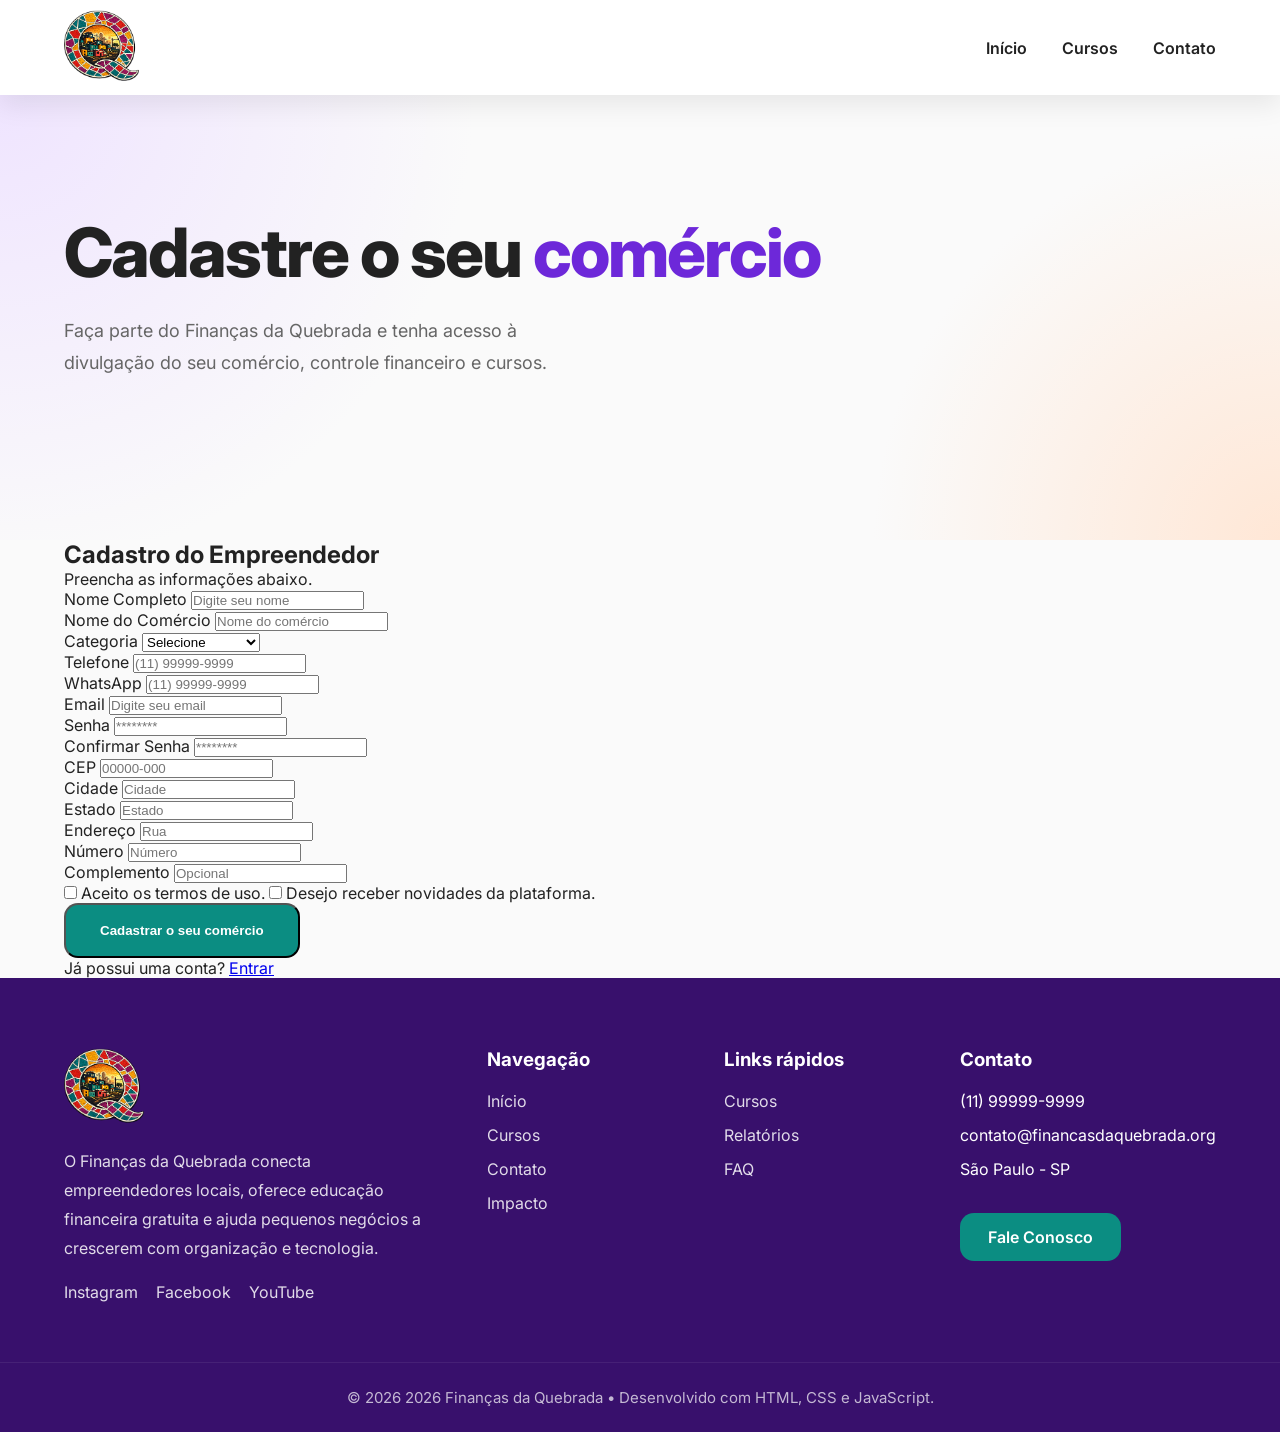
==== cadastro.html @ f9c73503 "Crie a estrutura HTML e cssresposivo" ====
<!DOCTYPE html>
<html lang="pt-BR">

<head>

    <meta charset="UTF-8">
    <meta name="viewport" content="width=device-width, initial-scale=1.0">

    <title>Cadastro | Finanças da Quebrada</title>

    <!-- Google Fonts -->
    <link rel="preconnect" href="https://fonts.googleapis.com">

    <link rel="preconnect" href="https://fonts.gstatic.com" crossorigin>

    <link href="https://fonts.googleapis.com/css2?family=Inter:wght@300;400;500;600;700;800&display=swap" rel="stylesheet">

    <!-- Font Awesome -->
    <link rel="stylesheet" href="https://cdnjs.cloudflare.com/ajax/libs/font-awesome/6.7.2/css/all.min.css">

    <!-- CSS -->
    <link rel="stylesheet" href="css/style.css">
    <link rel="stylesheet" href="css/responsive.css">

</head>

<body>

<!-- ================= HEADER ================= -->

<header>

    <div class="container">

        <a href="index.html" class="logo">
            <img src="img/logo.png" alt="Logo">
        </a>

        <nav>

            <ul>

                <li><a href="index.html">Início</a></li>

                <li><a href="index.html#cursos">Cursos</a></li>

                <li><a href="#">Contato</a></li>

            </ul>

        </nav>

    </div>

</header>

<!-- ================= HERO ================= -->

<section class="hero cadastro-hero">

    <div class="container">

        <h1>Cadastre o seu <span>comércio</span></h1>

        <p>

            Faça parte do Finanças da Quebrada e tenha acesso à divulgação do seu comércio,
            controle financeiro e cursos.

        </p>

    </div>

</section>

<!-- ================= CADASTRO ================= -->

<section class="cadastro">

<div class="container">

<div class="form-card">

<h2>Cadastro do Empreendedor</h2>

<p class="subtitulo">

Preencha as informações abaixo.

</p>

<form action="dashboard.html">

<div class="form-grid">

<!-- Nome -->

<div class="input-group">

<label>Nome Completo</label>

<input
type="text"
placeholder="Digite seu nome"
required>

</div>

<!-- Comércio -->

<div class="input-group">

<label>Nome do Comércio</label>

<input
type="text"
placeholder="Nome do comércio"
required>

</div>

<!-- Categoria -->

<div class="input-group">

<label>Categoria</label>

<select required>

<option value="">Selecione</option>

<option>Mercado</option>

<option>Lanchonete</option>

<option>Loja de roupas</option>

<option>Salão de beleza</option>

<option>Restaurante</option>

<option>Outro</option>

</select>

</div>

<!-- Telefone -->

<div class="input-group">

<label>Telefone</label>

<input
type="tel"
placeholder="(11) 99999-9999"
required>

</div>

<!-- WhatsApp -->

<div class="input-group">

<label>WhatsApp</label>

<input
type="tel"
placeholder="(11) 99999-9999"
required>

</div>

<!-- Email -->

<div class="input-group">

<label>Email</label>

<input
type="email"
placeholder="Digite seu email"
required>

</div>

<!-- Senha -->

<div class="input-group">

<label>Senha</label>

<input
type="password"
placeholder="********"
required>

</div>

<!-- Confirmar -->

<div class="input-group">

<label>Confirmar Senha</label>

<input
type="password"
placeholder="********"
required>

</div>

<!-- CEP -->

<div class="input-group">

<label>CEP</label>

<input
type="text"
placeholder="00000-000">

</div>

<!-- Cidade -->

<div class="input-group">

<label>Cidade</label>

<input
type="text"
placeholder="Cidade">

</div>

<!-- Estado -->

<div class="input-group">

<label>Estado</label>

<input
type="text"
placeholder="Estado">

</div>

<!-- Endereço -->

<div class="input-group">

<label>Endereço</label>

<input
type="text"
placeholder="Rua">

</div>

<!-- Número -->

<div class="input-group">

<label>Número</label>

<input
type="text"
placeholder="Número">

</div>

<!-- Complemento -->

<div class="input-group">

<label>Complemento</label>

<input
type="text"
placeholder="Opcional">

</div>

</div>

<!-- Termos -->

<div class="checkbox-group">

<label>

<input type="checkbox" required>

Aceito os termos de uso.

</label>

<label>

<input type="checkbox">

Desejo receber novidades da plataforma.

</label>

</div>

<button
type="submit"
class="btn-primary">

Cadastrar o seu comércio

</button>

</form>

<div class="login-link">

<p>

Já possui uma conta?

<a href="#">Entrar</a>

</p>

</div>

</div>

</div>

</section>

<!-- ================= FOOTER ================= -->

<footer>

<div class="container footer-grid">

<div>

<img src="img/logo.png" class="footer-logo">

<p>

O Finanças da Quebrada conecta empreendedores locais, oferece educação financeira gratuita e ajuda
                    pequenos negócios a crescerem com organização e tecnologia.

</p>

<div class="social">

  <a href="*">Instagram</a>
  <a href="*">Facebook</a>
  <a href="*">YouTube</a> 

</div>

</div>

<div>

<h3>Navegação</h3>

<ul>

<li><a href="index.html">Início</a></li>

<li><a href="#">Cursos</a></li>

<li><a href="#">Contato</a></li>

<li><a href="#">Impacto</a></li>

</ul>

</div>

 <div>

    <h3>Links rápidos</h3>

    <ul>
        <li><a href="*">Cursos</a></li>
        <li><a href="*">Relatórios</a></li>
        <li><a href="*">FAQ</a></li>

    </ul>
 </div>

<div>

<h3>Contato</h3>

<ul>

<li>(11) 99999-9999</li>

<li>contato@financasdaquebrada.org</li>

<li>São Paulo - SP</li>

</ul>

<a href="" class="btn-footer">
     Fale Conosco
</a>

</div>

</div>

<div class="copyright">

© 2026 2026 Finanças da Quebrada • Desenvolvido com HTML, CSS e JavaScript.

</div>

</footer>

</body>

</html>
---- css/style.css ----
/* RESET */

* {
    margin: 0;
    padding: 0;
    box-sizing: border-box;
}

body {

    font-family: 'Inter', sans-serif;

    background: #fafafa;

    color: #222;

    overflow-x: hidden;

}

/* CONTAINER */

.container {

    width: min(1200px, 90%);

    margin: auto;

}

/* HEADER */

header {

    position: sticky;

    top: 0;

    background: #fff;

    box-shadow: 0 10px 25px rgba(0, 0, 0, .08);

    z-index: 999;

}

header .container {

    display: flex;

    justify-content: space-between;

    align-items: center;

    height: 95px;

}

.logo img {

    width: 75px;

}

nav ul {

    display: flex;

    gap: 35px;

    list-style: none;

}

nav a {

    text-decoration: none;

    font-weight: 600;

    color: #222;

    transition: .3s;

}

nav a:hover {

    color: #6D28D9;

}

.btn-header {

    background: #0B8D82;

    padding: 14px 28px;

    border-radius: 14px;

    color: #fff;

    text-decoration: none;

    font-weight: 600;

    transition: .3s;

}
.header-buttons{
    display:flex;
    align-items:center;
    gap:15px;
}

.btn-cadastro{

    background:#6D28D9;
    color:#fff;

    text-decoration:none;

    padding:14px 28px;

    border-radius:14px;

    font-weight:600;

    transition:.3s;

    display:flex;
    align-items:center;
    gap:8px;

}

.btn-cadastro:hover{

    transform:translateY(-3px);

    box-shadow:0 10px 25px rgba(109,40,217,.25);

    background:#5a21b5;

}

.btn-header:hover {

    transform: translateY(-3px);

    box-shadow: 0 10px 25px rgba(0, 0, 0, .18);

}

/* HERO */

.hero {

    position: relative;

    padding: 120px 0;

    overflow: hidden;

    background:
        radial-gradient(circle at top left, #EFE4FF 0%, transparent 35%),
        radial-gradient(circle at bottom right, #FFE7D6 0%, transparent 30%),
        #FAFAFA;

}

.hero-content {

    display: grid;

    grid-template-columns: 1.1fr .9fr;

    align-items: center;

    gap: 70px;

}

.hero-text {

    display: flex;

    flex-direction: column;

    justify-content: center;

}

.hero h1 {

    font-size: 68px;

    line-height: 1.1;

    font-weight: 800;

    margin-bottom: 25px;

    letter-spacing: -2px;


}

.hero span {

    color: #6D28D9;

}

.hero strong {

    color: #F97316;

    font-weight: 800;

}

.hero p {

    font-size: 18px;

    color: #666;

    line-height: 1.8;

    margin-bottom: 40px;

    max-width: 500px;

}

.hero-buttons {

    display: flex;

    gap: 18px;

}

.btn-primary {

    background: #0B8D82;

    padding: 18px 34px;

    border-radius: 14px;

    color: #fff;

    text-decoration: none;

    font-weight: 600;

    transition: .3s;

}

.btn-primary:hover {

    transform: translateY(-3px);

}

.btn-secondary {

    border: 2px solid #0B8D82;

    padding: 18px 34px;

    border-radius: 14px;

    text-decoration: none;

    font-weight: 600;

    color: #0B8D82;

    transition: .3s;

}

.btn-secondary:hover {

    background: #0B8D82;

    color: #fff;

}

.hero-image img {

    width: 100%;

    max-width: 520px;

    border-radius: 30px;

    display: block;

    box-shadow:

        0 25px 60px rgba(0, 0, 0, .18);

    transition: .4s;

}

/* ===========================
   SOBRE
=========================== */

.sobre {

    padding: 20px 0 90px;

}

.card {

    display: grid;

    grid-template-columns: 1fr 1fr;

    align-items: center;

    gap: 60px;

    background: #fff;

    padding: 50px;

    border-radius: 28px;

    margin-bottom: 40px;

    box-shadow: 0 20px 50px rgba(0, 0, 0, .07);

}

.card.reverse {

    grid-template-columns: 1fr 1fr;

}

.card-img img {

    width: 100%;

    display: block;

    border-radius: 22px;

    transition: .4s;

}

.card-img img:hover {

    transform: scale(1.03);

}

.card-text span {

    display: inline-block;

    margin-bottom: 15px;

    font-size: 14px;

    font-weight: 700;

    letter-spacing: 2px;

    color: #6D28D9;

}

.card-text h2 {

    font-size: 44px;

    line-height: 1.2;

    margin-bottom: 20px;

}

.card-text p {

    font-size: 18px;

    line-height: 1.8;

    color: #666;

    margin-bottom: 35px;

    max-width: 470px;

}

.card .btn-primary {

    display: inline-flex;

    align-items: center;

    justify-content: center;

    width: max-content;

}

/* ===========================
ESTATÍSTICAS
=========================== */

.estatisticas {

    padding: 30px 0;

}

.stats {

    display: grid;

    grid-template-columns: repeat(4, 1fr);

    gap: 20px;

    background: #fff;

    padding: 35px;

    border-radius: 25px;

    box-shadow: 0 15px 40px rgba(0, 0, 0, .06);

}

.stat {

    text-align: center;

}

.icon {

    width: 60px;

    height: 60px;

    margin: auto;

    border-radius: 50%;

    background: #F3EDFF;

    display: flex;

    align-items: center;

    justify-content: center;

    font-size: 28px;

    margin-bottom: 15px;

}

.stat h3 {

    font-size: 34px;

    color: #222;

    margin-bottom: 8px;

}

.stat p {

    color: #666;

}

/* ===========================
FINANÇAS
=========================== */

.financas {

    padding: 80px 0;

    text-align: center;

}

.financas h2 {

    font-size: 42px;

    color: #5D28C1;

    margin-bottom: 15px;

}

.financas>.container>p {

    color: #666;

    margin-bottom: 50px;

}

.finance-cards {

    display: grid;

    grid-template-columns: repeat(3, 1fr);

    gap: 25px;

    margin-bottom: 35px;

}

.finance-card {

    background: #5D28C1;

    color: #fff;

    padding: 40px;

    border-radius: 22px;

    box-shadow: 0 20px 40px rgba(93, 40, 193, .30);

    transition: .3s;

}

.finance-card:hover {

    transform: translateY(-8px);

}

.finance-card h4 {

    font-size: 18px;

    margin-bottom: 20px;

}

.finance-card span {

    display: block;

    font-size: 36px;

    font-weight: 700;

    margin-bottom: 25px;

}

.finance-card a {

    color: #fff;

    text-decoration: none;

    font-weight: 600;

}

.finance-info {

    background: #F5F0FF;

    padding: 30px;

    border-radius: 20px;

    margin-bottom: 35px;

    text-align: left;

}

.finance-info ul {

    list-style: none;

}

.finance-info li {

    margin-bottom: 15px;

    color: #555;

    font-size: 17px;

}

.finance-btn {

    display: inline-block;

}

/*==========================
CTA
===========================*/

.cta {

    padding: 70px 0;

    background: linear-gradient(90deg, #5527B7, #F56B3D);

    margin-top: 80px;

}

.cta-content {

    display: flex;

    justify-content: space-between;

    align-items: center;

    gap: 40px;

}

.cta-text {

    display: flex;

    align-items: center;

    gap: 30px;

    color: #fff;

}

.cta-icon {

    width: 90px;

    height: 90px;

    border-radius: 50%;

    background: #fff;

    color: #5527B7;

    display: flex;

    justify-content: center;

    align-items: center;

    font-size: 40px;

}

.cta h2 {

    font-size: 40px;

    line-height: 1.3;

}

.cta span {

    color: #FFD44A;

}

.cta strong {

    color: #FFE66D;

}

.cta p {

    margin-top: 15px;

    font-size: 18px;

    opacity: .9;

}

.btn-cta {

    background: transparent;

    border: 2px solid #fff;

    padding: 18px 35px;

    border-radius: 15px;

    text-decoration: none;

    font-weight: 700;

    color: #fff;

    transition: .3s;

}

.btn-cta:hover {

    background: #fff;

    color: #5527B7;

}

/*==========================
FOOTER
===========================*/

footer {

    background: #38106C;

    color: #fff;

    padding-top: 70px;

}

.footer-grid {

    display: grid;

    grid-template-columns: 2fr 1fr 1fr 1fr;

    gap: 50px;

}

.footer-logo {

    width: 80px;

    margin-bottom: 20px;

}

footer h3 {

    margin-bottom: 20px;

}

footer p {

    line-height: 1.8;

    opacity: .85;

}

footer ul {

    list-style: none;

}

footer li {

    margin-bottom: 14px;

}

footer a {

    text-decoration: none;

    color: #fff;

    opacity: .85;

    transition: .3s;

}

footer a:hover {

    opacity: 1;

    color: #FFD44A;

}

.social {

    display: flex;

    gap: 18px;

    margin-top: 20px;

}

.copyright {

    margin-top: 60px;

    padding: 25px;

    text-align: center;

    border-top: 1px solid rgba(255, 255, 255, .1);

    font-size: 15px;

    opacity: .7;

}

html {

    scroll-behavior: smooth;

}

section {

    animation: fade .8s ease;

}

@keyframes fade {

    from {

        opacity: 0;
        transform: translateY(30px);

    }

    to {

        opacity: 1;
        transform: none;

    }

}

img {

    transition: .4s;

}

img:hover {

    transform: scale(1.03);

}

.card:hover {

    transform: translateY(-8px);

    transition: .4s;

}

button,
.btn-primary,
.btn-secondary,
.btn-header,
.btn-cta {

    transition: .3s;

}

::selection {

    background: #6D28D9;
    color: #fff;

}

/*======================================================
                RESPONSIVIDADE
======================================================*/

/* ---------- NOTEBOOK ---------- */

@media screen and (max-width: 1200px) {

    .container {
        width: 95%;
    }

    .hero h1 {
        font-size: 52px;
    }

    .card h2 {
        font-size: 38px;
    }

}

/* ---------- TABLET ---------- */

@media screen and (max-width:992px) {

    /* Header */

    header .container {

        flex-direction: column;
        height: auto;
        padding: 20px 0;

    }

    .logo {

        margin-bottom: 20px;

    }

    nav ul {

        gap: 20px;
        flex-wrap: wrap;
        justify-content: center;

    }

    .btn-header {

        margin-top: 20px;

    }

    /* Hero */

    .hero {

        padding: 70px 0;

    }

    .hero-content {

        grid-template-columns: 1fr;
        text-align: center;

    }

    .hero-text {

        order: 2;

    }

    .hero-image {

        order: 1;
        display: flex;
        justify-content: center;
        align-items: center;

    }

    .hero h1 {

        font-size: 48px;

    }

    .hero p {

        margin: 20px auto 35px;

    }

    .hero-buttons {

        justify-content: center;

    }

    /* Cards */

    .card {

        grid-template-columns: 1fr;
        padding: 35px;

    }

    .card.reverse {

        display: flex;
        flex-direction: column-reverse;

    }

    .card-text {

        text-align: center;

    }

    .card-text p {

        margin: auto auto 30px;

    }

    .card .btn-primary {

        margin: auto;

    }

    /* Estatísticas */

    .stats {

        grid-template-columns: repeat(2, 1fr);

    }

    /* Finanças */

    .finance-cards {

        grid-template-columns: 1fr;

    }


    /* CTA */

    .cta-content {

        flex-direction: column;
        text-align: center;

    }

    .cta-text {

        flex-direction: column;

    }

    /* Footer */

    .footer-grid {

        grid-template-columns: repeat(2, 1fr);

        gap: 40px;

    }

}

/* ---------- CELULAR ---------- */

@media screen and (max-width:768px) {

    .hero {

        padding: 50px 0;

    }

    .hero h1 {

        font-size: 38px;
        line-height: 1.2;

    }

    .hero p {

        font-size: 16px;

    }

    .hero-buttons {

        flex-direction: column;

    }

    .btn-primary,
    .btn-secondary,
    .btn-header,
    .btn-cta {

        width: 100%;
        text-align: center;

    }

    .card {

        padding: 25px;

    }

    .card h2 {

        font-size: 30px;

    }

    .card p {

        font-size: 16px;

    }

    .stats {

        grid-template-columns: 1fr;

    }

    .stat {

        padding: 15px;

    }

    .financas h2 {

        font-size: 30px;

    }

    .finance-card {

        padding: 30px;

    }

    .finance-card span {

        font-size: 30px;

    }

    .cta {

        padding: 50px 0;

    }

    .cta h2 {

        font-size: 30px;

    }

    .footer-grid {

        grid-template-columns: 1fr;
        text-align: center;

    }

    .footer-logo {

        margin: auto auto 20px;

    }

    .social {

        justify-content: center;

    }

}

/* ---------- CELULARES PEQUENOS ---------- */

@media screen and (max-width:480px) {

    .hero h1 {

        font-size: 32px;

    }

    .card h2 {

        font-size: 26px;

    }

    .financas h2 {

        font-size: 26px;

    }

    .cta h2 {

        font-size: 24px;

    }

    nav ul {

        flex-direction: column;
        gap: 15px;

    }

    header {

        position: relative;

    }

}

/*==========================
GALERIA
===========================*/

.galeria {

    padding: 100px 0;

    background: #fafafa;

}

.titulo {

    text-align: center;

    margin-bottom: 60px;

}

.titulo span {

    color: #6D28D9;

    font-weight: 700;

    letter-spacing: 2px;

}

.titulo h2 {

    font-size: 48px;

    margin: 20px 0;

}

.titulo p {

    max-width: 700px;

    margin: auto;

    color: #666;

    line-height: 1.8;

}

.galeria-grid {

    display: grid;

    grid-template-columns: repeat(3, 1fr);

    gap: 30px;

}

.galeria-card {

    background: #fff;

    border-radius: 25px;

    overflow: hidden;

    box-shadow: 0 20px 40px rgba(0, 0, 0, .08);

    transition: .4s;

}

.galeria-card:hover {

    transform: translateY(-10px);

}

.galeria-card img {

    width: 100%;

    height: 260px;

    object-fit: cover;

    display: block;

}

.galeria-info {

    padding: 25px;

}

.galeria-info h3 {

    margin-bottom: 10px;

    font-size: 24px;

}

.galeria-info p {

    color: #666;

    line-height: 1.6;

}

/*==========================
DEPOIMENTOS
==========================*/

.depoimentos {

    padding: 100px 0;

    background: #F7F5FC;

}

.depoimentos-grid {

    display: grid;

    grid-template-columns: repeat(3, 1fr);

    gap: 30px;

    margin-top: 50px;

}

.depoimento {

    background: #fff;

    padding: 35px;

    border-radius: 25px;

    text-align: center;

    box-shadow: 0 15px 35px rgba(0, 0, 0, .06);

    transition: .4s;

}

.depoimento:hover {

    transform: translateY(-8px);

}

.depoimento img {

    width: 90px;

    height: 90px;

    border-radius: 50%;

    object-fit: cover;

    margin-bottom: 20px;

}

.depoimento p {

    line-height: 1.8;

    color: #666;

    margin-bottom: 20px;

}

.depoimento h3 {

    color: #5E2EBF;

}

.btn-footer {

    display: inline-flex;
    justify-content: center;
    align-items: center;

    margin-top: 20px;

    padding: 14px 28px;

    background: #0B8D82;
    color: #fff;

    text-decoration: none;

    border-radius: 14px;

    font-weight: 600;

    transition: .3s;

    opacity: 1;

}

.btn-footer:hover {

    background: #0A7A70;

    color: #fff;

    transform: translateY(-3px);

}

.btn-footer:hover {

    background: #0A7A70;

    transform: translateY(-3px);

}
---- css/responsive.css ----
/* ==========================
TABLET
========================== */

@media (max-width:992px){

header .container{

flex-direction:column;
height:auto;
padding:20px 0;

}

nav ul{

flex-wrap:wrap;
justify-content:center;
margin:20px 0;

}
.header-buttons{

display:flex;
gap:15px;

}

.hero-content{

grid-template-columns:1fr;
text-align:center;

}

.hero p{

margin:auto auto 35px;

}

.hero-buttons{

justify-content:center;

}

.card{

grid-template-columns:1fr;
padding:35px;

}

.card.reverse{

display:flex;
flex-direction:column-reverse;

}

.stats{

grid-template-columns:repeat(2,1fr);

}

.finance-cards{

grid-template-columns:1fr;

}

.footer-grid{

grid-template-columns:repeat(2,1fr);

}

.cta-content{

flex-direction:column;
text-align:center;

}

.cta-text{

flex-direction:column;

}

}

/* ==========================
CELULAR
========================== */

@media(max-width:768px){

.hero{

padding:60px 0;

}

.hero h1{

font-size:42px;

}

.card h2{

font-size:34px;

}

.financas h2{

font-size:32px;

}

.stats{

grid-template-columns:1fr;

}

.footer-grid{

grid-template-columns:1fr;
text-align:center;

}

.social{

justify-content:center;

}

.btn-primary,
.btn-secondary,
.btn-header,
.btn-cadastro,
.btn-cta{

width:100%;

text-align:center;

}

.hero-buttons{

flex-direction:column;

}

nav ul{

display:flex;
flex-direction:column;
align-items:center;
gap:15px;
margin:20px 0;

}

.header-buttons{

width:100%;
display:flex;
flex-direction:column;
gap:15px;

}

.btn-header,
.btn-cadastro{

display:flex;
justify-content:center;
align-items:center;

}

}
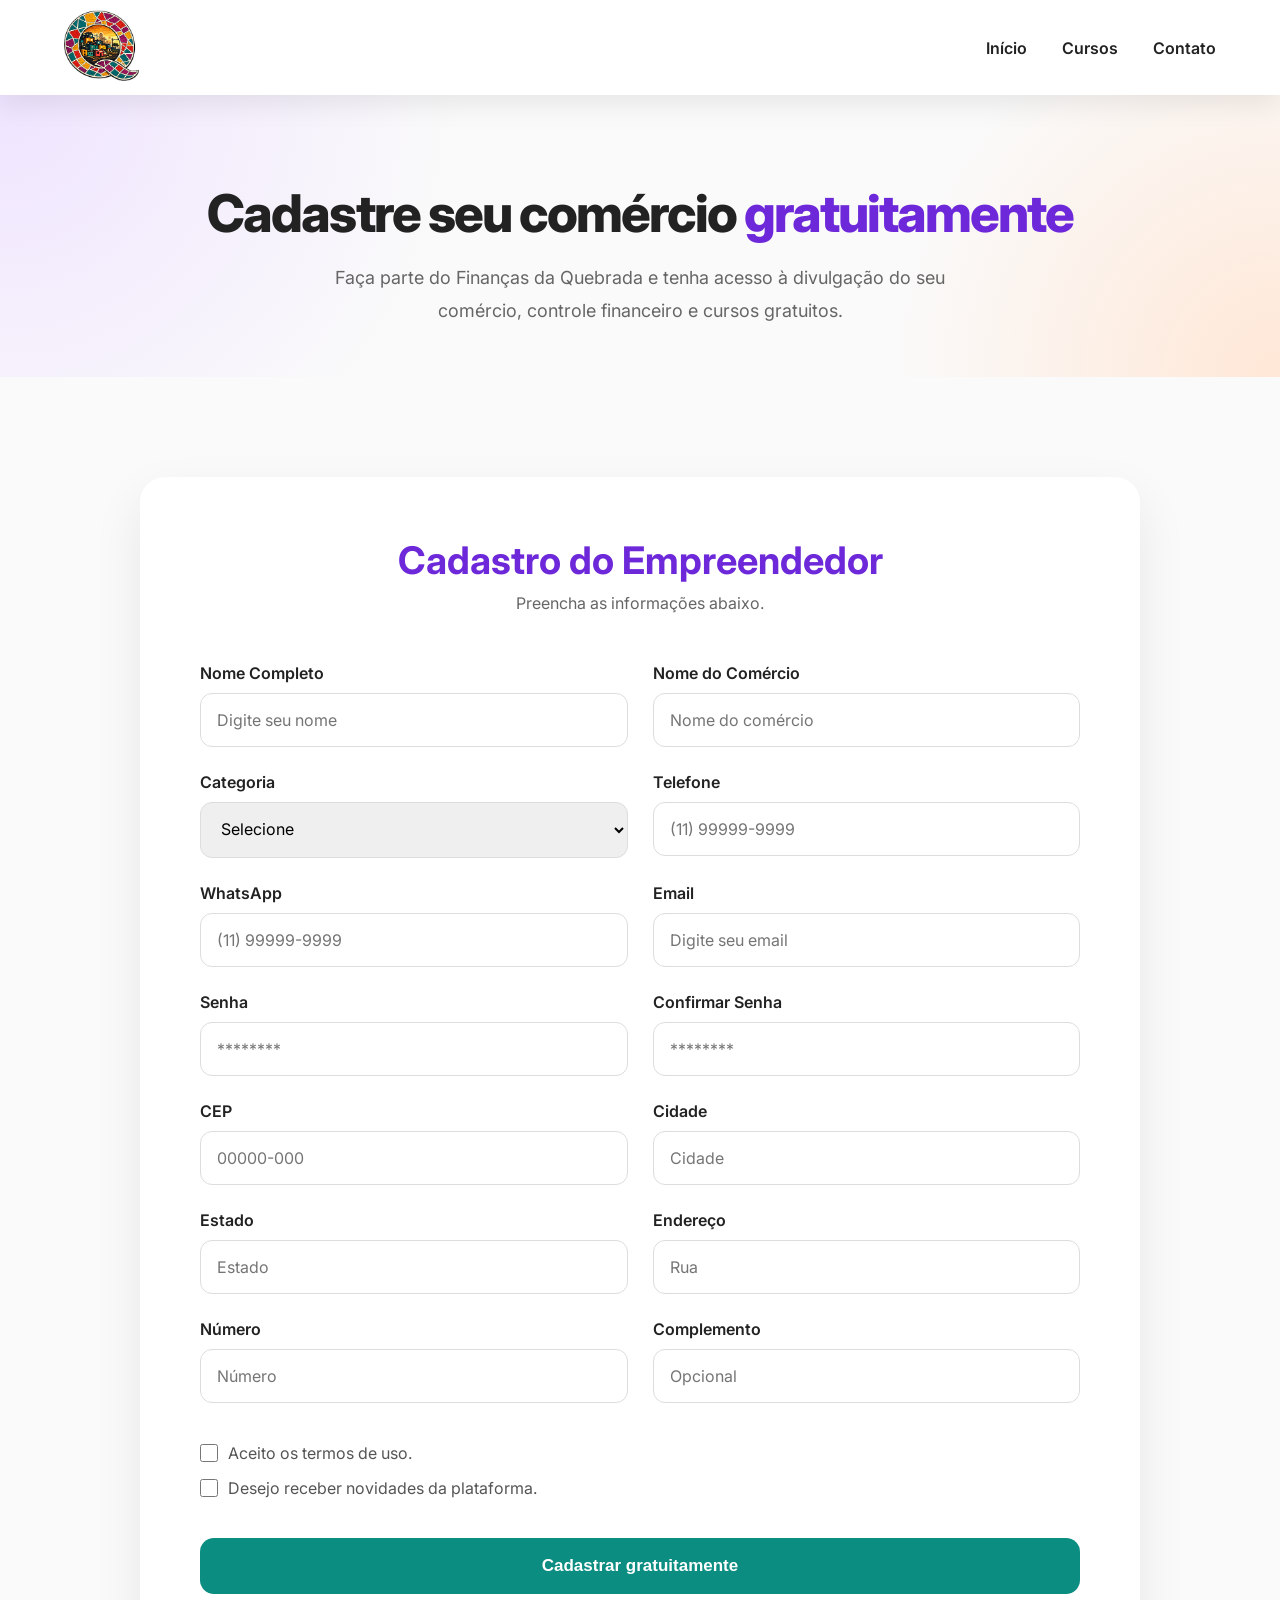
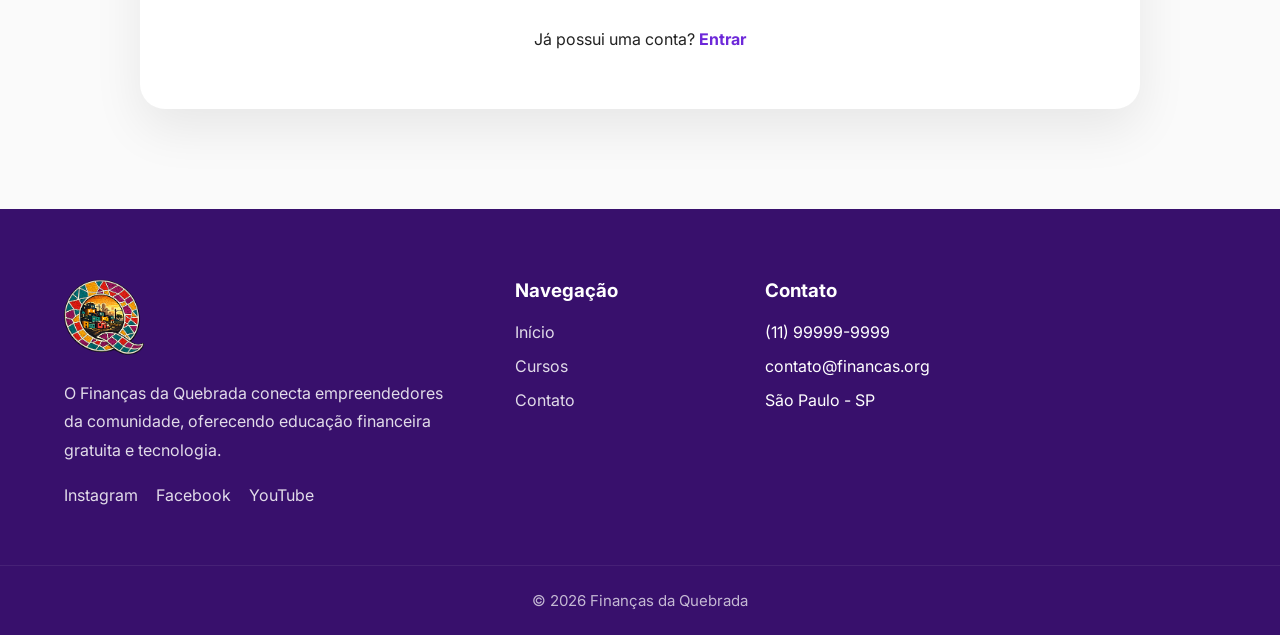
==== commit 509e02cf: "Atualiza cadastro e dashboard" ====
--- a/cadastro.html
+++ b/cadastro.html
@@ -60,12 +60,12 @@
 
     <div class="container">
 
-        <h1>Cadastre o seu <span>comércio</span></h1>
+        <h1>Cadastre seu comércio <span>gratuitamente</span></h1>
 
         <p>
 
             Faça parte do Finanças da Quebrada e tenha acesso à divulgação do seu comércio,
-            controle financeiro e cursos.
+            controle financeiro e cursos gratuitos.
 
         </p>
 
@@ -310,7 +310,7 @@
 type="submit"
 class="btn-primary">
 
-Cadastrar o seu comércio
+Cadastrar gratuitamente
 
 </button>
 
@@ -346,8 +346,8 @@
 
 <p>
 
-O Finanças da Quebrada conecta empreendedores locais, oferece educação financeira gratuita e ajuda
-                    pequenos negócios a crescerem com organização e tecnologia.
+O Finanças da Quebrada conecta empreendedores da comunidade,
+oferecendo educação financeira gratuita e tecnologia.
 
 </p>
 
@@ -373,24 +373,10 @@
 
 <li><a href="#">Contato</a></li>
 
-<li><a href="#">Impacto</a></li>
-
 </ul>
 
 </div>
 
- <div>
-
-    <h3>Links rápidos</h3>
-
-    <ul>
-        <li><a href="*">Cursos</a></li>
-        <li><a href="*">Relatórios</a></li>
-        <li><a href="*">FAQ</a></li>
-
-    </ul>
- </div>
-
 <div>
 
 <h3>Contato</h3>
@@ -399,23 +385,19 @@
 
 <li>(11) 99999-9999</li>
 
-<li>contato@financasdaquebrada.org</li>
+<li>contato@financas.org</li>
 
 <li>São Paulo - SP</li>
 
 </ul>
 
-<a href="" class="btn-footer">
-     Fale Conosco
-</a>
-
 </div>
 
 </div>
 
 <div class="copyright">
 
-© 2026 2026 Finanças da Quebrada • Desenvolvido com HTML, CSS e JavaScript.
+© 2026 Finanças da Quebrada
 
 </div>
 
--- a/css/style.css
+++ b/css/style.css
@@ -911,6 +911,296 @@
 
 }
 
+/*==========================
+PLANOS
+===========================*/
+
+.planos {
+
+    padding: 80px 0;
+
+    background: #fff;
+
+}
+
+.planos-grid {
+
+    display: grid;
+
+    grid-template-columns: repeat(2, 1fr);
+
+    gap: 24px;
+
+    max-width: 620px;
+
+    margin: 0 auto;
+
+    align-items: stretch;
+
+}
+
+.plano-card {
+
+    background: #fff;
+
+    border-radius: 22px;
+
+    padding: 32px 26px;
+
+    box-shadow: 0 20px 50px rgba(0, 0, 0, .07);
+
+    text-align: left;
+
+    display: flex;
+
+    flex-direction: column;
+
+    position: relative;
+
+    transition: .4s;
+
+}
+
+.plano-card:hover {
+
+    transform: translateY(-8px);
+
+}
+
+.plano-card.destaque {
+
+    background: linear-gradient(135deg, #6D28D9, #5527B7);
+
+    color: #fff;
+
+    box-shadow: 0 25px 60px rgba(93, 40, 193, .35);
+
+    transform: translateY(-10px);
+
+}
+
+.plano-card.destaque:hover {
+
+    transform: translateY(-16px);
+
+}
+
+.plano-selo {
+
+    position: absolute;
+
+    top: -14px;
+
+    right: 24px;
+
+    background: #F97316;
+
+    color: #fff;
+
+    font-size: 12px;
+
+    font-weight: 700;
+
+    letter-spacing: 1px;
+
+    padding: 6px 14px;
+
+    border-radius: 999px;
+
+    box-shadow: 0 8px 20px rgba(249, 115, 22, .35);
+
+}
+
+.plano-nome {
+
+    display: inline-block;
+
+    font-size: 13px;
+
+    font-weight: 700;
+
+    letter-spacing: 2px;
+
+    text-transform: uppercase;
+
+    color: #0B8D82;
+
+    margin-bottom: 8px;
+
+}
+
+.plano-card.destaque .plano-nome {
+
+    color: #FFD44A;
+
+}
+
+.plano-titulo {
+
+    font-size: 22px;
+
+    font-weight: 800;
+
+    margin-bottom: 6px;
+
+}
+
+.plano-preco {
+
+    display: flex;
+
+    align-items: baseline;
+
+    gap: 6px;
+
+    margin: 14px 0;
+
+}
+
+.plano-preco .valor {
+
+    font-size: 30px;
+
+    font-weight: 800;
+
+}
+
+.plano-preco .periodo {
+
+    font-size: 13px;
+
+    color: #666;
+
+}
+
+.plano-card.destaque .plano-preco .periodo {
+
+    color: rgba(255, 255, 255, .75);
+
+}
+
+.plano-desc {
+
+    color: #666;
+
+    line-height: 1.6;
+
+    font-size: 14px;
+
+    margin-bottom: 18px;
+
+}
+
+.plano-card.destaque .plano-desc {
+
+    color: rgba(255, 255, 255, .85);
+
+}
+
+.plano-lista {
+
+    list-style: none;
+
+    margin-bottom: 22px;
+
+    flex-grow: 1;
+
+}
+
+.plano-lista li {
+
+    display: flex;
+
+    align-items: flex-start;
+
+    gap: 8px;
+
+    margin-bottom: 12px;
+
+    font-size: 13.5px;
+
+    color: #444;
+
+    line-height: 1.4;
+
+}
+
+.plano-lista li i {
+
+    color: #0B8D82;
+
+    margin-top: 3px;
+
+    font-size: 12px;
+
+}
+
+.plano-card.destaque .plano-lista li {
+
+    color: rgba(255, 255, 255, .92);
+
+}
+
+.plano-card.destaque .plano-lista li i {
+
+    color: #FFD44A;
+
+}
+
+.btn-plano {
+
+    display: block;
+
+    text-align: center;
+
+    text-decoration: none;
+
+    padding: 13px;
+
+    border-radius: 12px;
+
+    font-weight: 700;
+
+    font-size: 14px;
+
+    transition: .3s;
+
+}
+
+.btn-plano.free {
+
+    background: #0B8D82;
+
+    color: #fff;
+
+}
+
+.btn-plano.free:hover {
+
+    transform: translateY(-3px);
+
+    box-shadow: 0 10px 25px rgba(0, 0, 0, .18);
+
+}
+
+.btn-plano.plus {
+
+    background: #fff;
+
+    color: #6D28D9;
+
+}
+
+.btn-plano.plus:hover {
+
+    background: #FFD44A;
+
+    color: #38106C;
+
+    transform: translateY(-3px);
+
+}
+
 /*======================================================
                 RESPONSIVIDADE
 ======================================================*/
@@ -1091,6 +1381,14 @@
 
     }
 
+    /* Planos */
+
+    .planos-grid {
+
+        max-width: 100%;
+
+    }
+
 }
 
 /* ---------- CELULAR ---------- */
@@ -1211,6 +1509,26 @@
 
     }
 
+    /* Planos */
+
+    .planos {
+
+        padding: 60px 0;
+
+    }
+
+    .planos-grid {
+
+        grid-template-columns: 1fr;
+
+    }
+
+    .plano-card.destaque {
+
+        transform: none;
+
+    }
+
 }
 
 /* ---------- CELULARES PEQUENOS ---------- */
@@ -1487,4 +1805,502 @@
 
     transform: translateY(-3px);
 
+}
+
+/* =====================================
+            CADASTRO
+===================================== */
+
+.cadastro{
+
+    padding:100px 0;
+
+    background:#fafafa;
+
+}
+
+.cadastro-hero{
+
+    padding:90px 0 50px;
+
+    text-align:center;
+
+}
+
+.cadastro-hero h1{
+
+    font-size:52px;
+
+    margin-bottom:20px;
+
+}
+
+.cadastro-hero p{
+
+    max-width:650px;
+
+    margin:auto;
+
+    color:#666;
+
+    line-height:1.8;
+
+}
+
+.form-card{
+
+    background:#fff;
+
+    max-width:1000px;
+
+    margin:auto;
+
+    padding:60px;
+
+    border-radius:25px;
+
+    box-shadow:0 20px 50px rgba(0,0,0,.08);
+
+}
+
+.form-card h2{
+
+    text-align:center;
+
+    color:#6D28D9;
+
+    font-size:38px;
+
+    margin-bottom:10px;
+
+}
+
+.subtitulo{
+
+    text-align:center;
+
+    color:#666;
+
+    margin-bottom:50px;
+
+}
+
+.form-grid{
+
+    display:grid;
+
+    grid-template-columns:1fr 1fr;
+
+    gap:25px;
+
+}
+
+.input-group{
+
+    display:flex;
+
+    flex-direction:column;
+
+}
+
+.input-group label{
+
+    margin-bottom:10px;
+
+    font-weight:600;
+
+}
+
+.input-group input,
+
+.input-group select{
+
+    padding:16px;
+
+    border:1px solid #ddd;
+
+    border-radius:12px;
+
+    font-size:16px;
+
+    transition:.3s;
+
+    font-family:'Inter',sans-serif;
+
+}
+
+.input-group input:focus,
+
+.input-group select:focus{
+
+    border-color:#6D28D9;
+
+    outline:none;
+
+    box-shadow:0 0 10px rgba(109,40,217,.20);
+
+}
+
+.checkbox-group{
+
+    display:flex;
+
+    flex-direction:column;
+
+    gap:15px;
+
+    margin:40px 0;
+
+}
+
+.checkbox-group label{
+
+    display:flex;
+
+    align-items:center;
+
+    gap:10px;
+
+    color:#555;
+
+}
+
+.checkbox-group input{
+
+    width:18px;
+
+    height:18px;
+
+}
+
+.form-card button{
+
+    width:100%;
+
+    border:none;
+
+    cursor:pointer;
+
+    font-size:17px;
+
+}
+
+.form-card button:hover{
+
+    transform:translateY(-3px);
+
+}
+
+.login-link{
+
+    text-align:center;
+
+    margin-top:35px;
+
+}
+
+.login-link a{
+
+    color:#6D28D9;
+
+    font-weight:700;
+
+    text-decoration:none;
+
+}
+
+.login-link a:hover{
+
+    color:#0B8D82;
+
+}
+
+/*====================================
+            DASHBOARD
+====================================*/
+
+.dashboard{
+
+    padding:80px 0 50px;
+
+    background:#fafafa;
+
+}
+
+.dashboard h1{
+
+    font-size:46px;
+
+    color:#6D28D9;
+
+    margin-bottom:15px;
+
+}
+
+.dashboard p{
+
+    color:#666;
+
+    margin-bottom:45px;
+
+    font-size:18px;
+
+}
+
+.dashboard-cards{
+
+    display:grid;
+
+    grid-template-columns:repeat(4,1fr);
+
+    gap:25px;
+
+}
+
+.dashboard-card{
+
+    background:#fff;
+
+    padding:35px;
+
+    border-radius:22px;
+
+    text-align:center;
+
+    box-shadow:0 15px 40px rgba(0,0,0,.08);
+
+    transition:.3s;
+
+}
+
+.dashboard-card:hover{
+
+    transform:translateY(-8px);
+
+}
+
+.dashboard-card i{
+
+    font-size:38px;
+
+    color:#0B8D82;
+
+    margin-bottom:20px;
+
+}
+
+.dashboard-card h3{
+
+    color:#777;
+
+    margin-bottom:15px;
+
+    font-size:18px;
+
+}
+
+.dashboard-card h2{
+
+    color:#6D28D9;
+
+    font-size:34px;
+
+}
+
+/*====================================
+        AÇÕES RÁPIDAS
+====================================*/
+
+.acoes{
+
+    padding:60px 0;
+
+}
+
+.acoes h2{
+
+    text-align:center;
+
+    color:#6D28D9;
+
+    margin-bottom:40px;
+
+    font-size:36px;
+
+}
+
+.acoes-grid{
+
+    display:grid;
+
+    grid-template-columns:repeat(4,1fr);
+
+    gap:25px;
+
+}
+
+.acao{
+
+    background:#fff;
+
+    text-decoration:none;
+
+    color:#222;
+
+    padding:35px;
+
+    border-radius:20px;
+
+    text-align:center;
+
+    box-shadow:0 15px 35px rgba(0,0,0,.08);
+
+    transition:.3s;
+
+    font-weight:600;
+
+}
+
+.acao:hover{
+
+    background:#6D28D9;
+
+    color:#fff;
+
+    transform:translateY(-8px);
+
+}
+
+.acao i{
+
+    display:block;
+
+    font-size:42px;
+
+    margin-bottom:18px;
+
+}
+
+/*====================================
+      MOVIMENTAÇÕES
+====================================*/
+
+.movimentacoes{
+
+    padding:70px 0;
+
+}
+
+.movimentacoes h2{
+
+    color:#6D28D9;
+
+    margin-bottom:30px;
+
+    font-size:36px;
+
+}
+
+.movimentacoes table{
+
+    width:100%;
+
+    border-collapse:collapse;
+
+    background:#fff;
+
+    border-radius:20px;
+
+    overflow:hidden;
+
+    box-shadow:0 15px 35px rgba(0,0,0,.08);
+
+}
+
+.movimentacoes th{
+
+    background:#6D28D9;
+
+    color:#fff;
+
+    padding:18px;
+
+}
+
+.movimentacoes td{
+
+    padding:20px;
+
+    border-bottom:1px solid #eee;
+
+}
+
+.movimentacoes tr:hover{
+
+    background:#f8f5ff;
+
+}
+
+.perfil{
+
+padding:60px 0;
+
+}
+
+.perfil-card{
+
+background:#fff;
+
+padding:35px;
+
+display:flex;
+
+align-items:center;
+
+gap:30px;
+
+border-radius:20px;
+
+box-shadow:0 15px 35px rgba(0,0,0,.08);
+
+}
+
+.perfil-card img{
+
+width:110px;
+
+height:110px;
+
+border-radius:50%;
+
+}
+
+.comercio{
+
+padding:70px 0;
+
+}
+
+.comercio-card{
+
+background:#fff;
+
+padding:40px;
+
+border-radius:20px;
+
+box-shadow:0 15px 35px rgba(0,0,0,.08);
+
+}
+
+.comercio-card p{
+
+margin:15px 0;
+
+}
+
+.cursos-dashboard{
+
+padding:70px 0;
+
 }
--- a/css/responsive.css
+++ b/css/responsive.css
@@ -89,6 +89,18 @@
 flex-direction:column;
 
 }
+
+}
+
+.planos-grid{
+
+grid-template-columns:1fr;
+
+}
+
+.plano-card.destaque{
+
+transform:none;
 
 }
 
@@ -187,4 +199,125 @@
 
 }
 
+<<<<<<< HEAD
+.planos{
+
+padding:60px 0;
+
+}
+
+.plano-card{
+
+padding:35px 30px;
+
+}
+
+.plano-titulo{
+
+font-size:24px;
+
+}
+
+.plano-preco .valor{
+
+font-size:34px;
+
+}
+
+=======
+}
+
+/* =====================================
+      RESPONSIVO CADASTRO
+===================================== */
+
+@media(max-width:768px){
+
+.form-card{
+
+    padding:35px;
+
+}
+
+.form-grid{
+
+    grid-template-columns:1fr;
+
+}
+
+.cadastro-hero h1{
+
+    font-size:38px;
+
+}
+
+.form-card h2{
+
+    font-size:30px;
+
+}
+
+}
+
+/*====================================
+      DASHBOARD RESPONSIVO
+====================================*/
+
+@media(max-width:992px){
+
+.dashboard-cards{
+
+    grid-template-columns:repeat(2,1fr);
+
+}
+
+.acoes-grid{
+
+    grid-template-columns:repeat(2,1fr);
+
+}
+
+}
+
+@media(max-width:768px){
+
+.dashboard h1{
+
+    font-size:34px;
+
+    text-align:center;
+
+}
+
+.dashboard p{
+
+    text-align:center;
+
+}
+
+.dashboard-cards{
+
+    grid-template-columns:1fr;
+
+}
+
+.acoes-grid{
+
+    grid-template-columns:1fr;
+
+}
+
+.movimentacoes{
+
+    overflow-x:auto;
+
+}
+
+.movimentacoes table{
+
+    min-width:650px;
+
+}
+>>>>>>> 3dc6c96 (Crie a estrutura HTML e cssresposivo)
+
 }
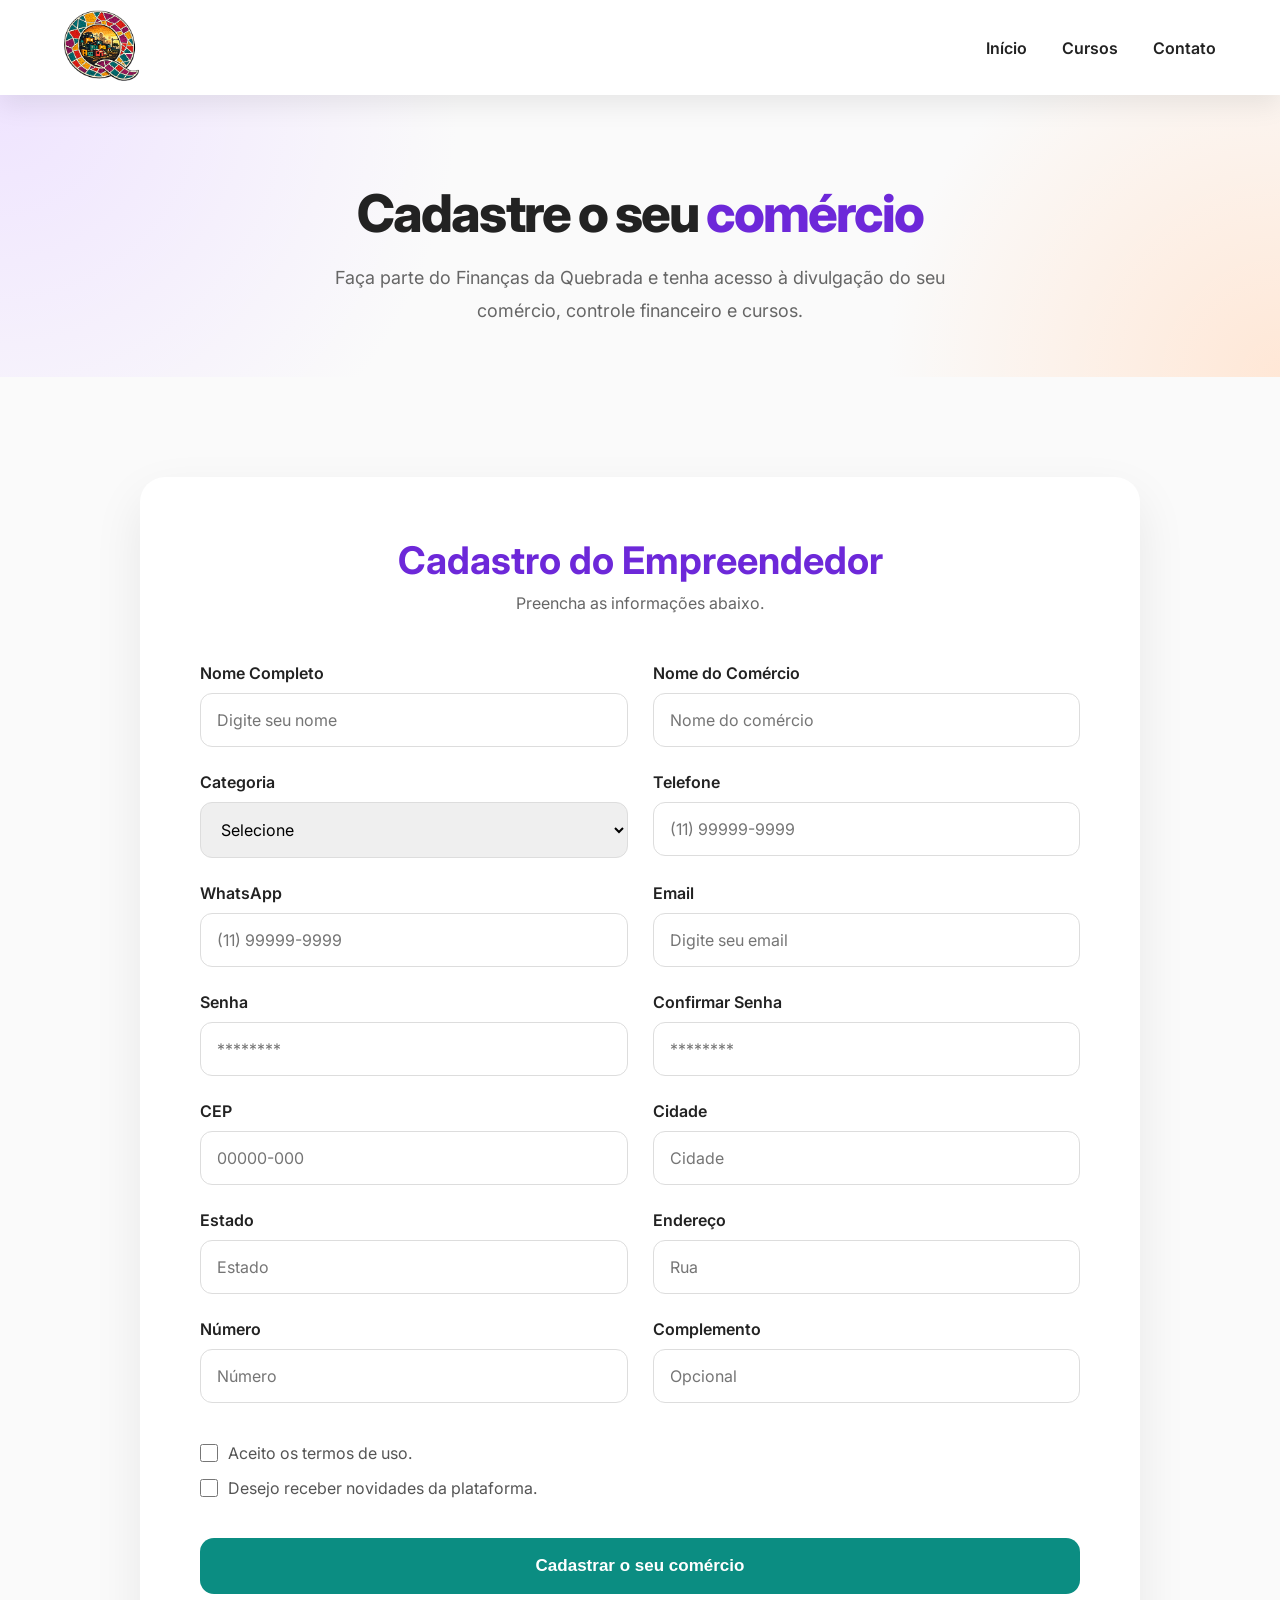
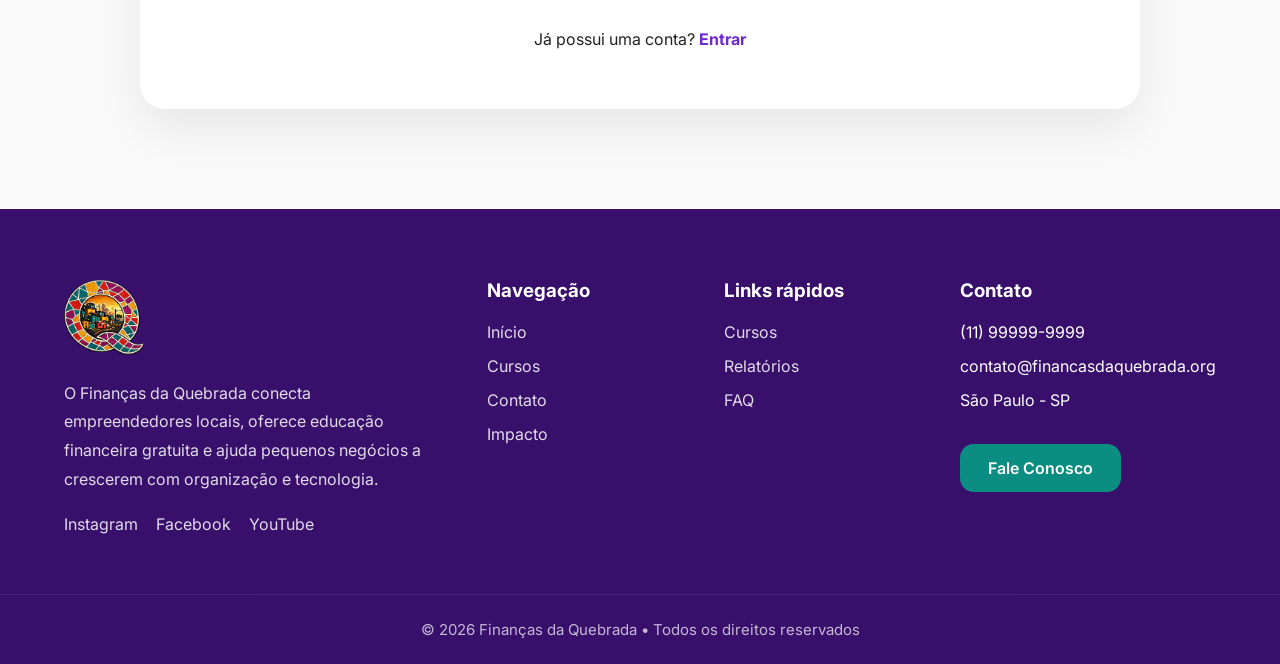
==== commit 3c98594e: "atualização footer" ====
--- a/cadastro.html
+++ b/cadastro.html
@@ -60,12 +60,12 @@
 
     <div class="container">
 
-        <h1>Cadastre seu comércio <span>gratuitamente</span></h1>
+        <h1>Cadastre o seu <span>comércio</span></h1>
 
         <p>
 
             Faça parte do Finanças da Quebrada e tenha acesso à divulgação do seu comércio,
-            controle financeiro e cursos gratuitos.
+            controle financeiro e cursos.
 
         </p>
 
@@ -310,7 +310,7 @@
 type="submit"
 class="btn-primary">
 
-Cadastrar gratuitamente
+Cadastrar o seu comércio
 
 </button>
 
@@ -346,8 +346,8 @@
 
 <p>
 
-O Finanças da Quebrada conecta empreendedores da comunidade,
-oferecendo educação financeira gratuita e tecnologia.
+O Finanças da Quebrada conecta empreendedores locais, oferece educação financeira gratuita e ajuda
+                    pequenos negócios a crescerem com organização e tecnologia.
 
 </p>
 
@@ -373,10 +373,24 @@
 
 <li><a href="#">Contato</a></li>
 
+<li><a href="#">Impacto</a></li>
+
 </ul>
 
 </div>
 
+ <div>
+
+    <h3>Links rápidos</h3>
+
+    <ul>
+        <li><a href="*">Cursos</a></li>
+        <li><a href="*">Relatórios</a></li>
+        <li><a href="*">FAQ</a></li>
+
+    </ul>
+ </div>
+
 <div>
 
 <h3>Contato</h3>
@@ -385,19 +399,23 @@
 
 <li>(11) 99999-9999</li>
 
-<li>contato@financas.org</li>
+<li>contato@financasdaquebrada.org</li>
 
 <li>São Paulo - SP</li>
 
 </ul>
 
+<a href="" class="btn-footer">
+     Fale Conosco
+</a>
+
 </div>
 
 </div>
 
 <div class="copyright">
 
-© 2026 Finanças da Quebrada
+&copy; 2026 Finanças da Quebrada • Todos os direitos reservados
 
 </div>
 
--- a/css/style.css
+++ b/css/style.css
@@ -2069,7 +2069,7 @@
 
     box-shadow:0 15px 40px rgba(0,0,0,.08);
 
-    transition:.3s;
+    transition:.3s;     
 
 }
 
@@ -2291,11 +2291,97 @@
 
 box-shadow:0 15px 35px rgba(0,0,0,.08);
 
-}
-
-.comercio-card p{
-
-margin:15px 0;
+display:flex;
+
+flex-direction:column;
+
+gap:24px;
+
+}
+
+.comercio-header{
+
+display:flex;
+
+align-items:center;
+
+gap:16px;
+
+}
+
+.comercio-icon{
+
+width:56px;
+
+height:56px;
+
+border-radius:14px;
+
+background:#F3EDFF;
+
+color:#6D28D9;
+
+display:flex;
+
+align-items:center;
+
+justify-content:center;
+
+font-size:24px;
+
+flex-shrink:0;
+
+}
+
+.comercio-header h3{
+
+font-size:22px;
+
+color:#222;
+
+}
+
+.comercio-info{
+
+display:grid;
+
+grid-template-columns:repeat(3,1fr);
+
+gap:16px;
+
+background:#F5F0FF;
+
+padding:20px;
+
+border-radius:14px;
+
+}
+
+.comercio-info p{
+
+display:flex;
+
+align-items:center;
+
+gap:8px;
+
+font-size:14px;
+
+color:#555;
+
+margin:0;
+
+}
+
+.comercio-info p i{
+
+color:#6D28D9;
+
+}
+
+.comercio-card .btn-primary{
+
+width:max-content;
 
 }
 
@@ -2303,4 +2389,87 @@
 
 padding:70px 0;
 
-}+}
+/*==========================
+DASHBOARD CARDS — ROXO
+===========================*/
+
+.dashboard-card{
+
+    background: linear-gradient(135deg, #6D28D9, #5527B7);
+
+    display: flex;
+
+    flex-direction: column;
+
+    align-items: center;
+
+    justify-content: space-between;
+
+}
+
+.dashboard-card i{
+
+    color: #FFD44A;
+
+}
+
+.dashboard-card h3{
+
+    color: rgba(255,255,255,.8);
+
+}
+
+.dashboard-card h2{
+
+    color: #fff;
+
+}
+
+.dashboard-card p{
+
+    color: rgba(255,255,255,.85);
+
+    margin: 10px 0 20px;
+
+    line-height: 1.5;
+
+}
+
+.dashboard-card .btn-primary{
+
+    background: #fff;
+
+    color: #6D28D9;
+
+}
+
+.dashboard-card .btn-primary:hover{
+
+    background: #FFD44A;
+
+    color: #38106C;
+
+}
+
+/* Grid dos cursos: 3 colunas centralizadas */
+
+.cursos-grid{
+
+    grid-template-columns: repeat(3, 1fr);
+
+    max-width: 900px;
+
+    margin: 0 auto;
+
+}
+html {
+    scroll-behavior: smooth;
+}
+
+#meu-comercio {
+    scroll-margin-top: 100px;
+}
+#form-comercio button{
+    margin-top: 20px;
+}
--- a/css/responsive.css
+++ b/css/responsive.css
@@ -19,6 +19,7 @@
 margin:20px 0;
 
 }
+
 .header-buttons{
 
 display:flex;
@@ -90,8 +91,6 @@
 
 }
 
-}
-
 .planos-grid{
 
 grid-template-columns:1fr;
@@ -101,6 +100,27 @@
 .plano-card.destaque{
 
 transform:none;
+
+}
+
+.dashboard-cards{
+
+grid-template-columns:repeat(2,1fr);
+
+}
+
+.acoes-grid{
+
+grid-template-columns:repeat(2,1fr);
+
+}
+
+.cursos-grid{
+
+grid-template-columns:1fr 1fr;
+max-width:100%;
+
+}
 
 }
 
@@ -199,7 +219,6 @@
 
 }
 
-<<<<<<< HEAD
 .planos{
 
 padding:60px 0;
@@ -223,8 +242,20 @@
 font-size:34px;
 
 }
-
-=======
+.comercio-info{
+
+grid-template-columns:1fr;
+
+}
+
+.comercio-header{
+
+flex-direction:column;
+
+text-align:center;
+
+}
+
 }
 
 /* =====================================
@@ -301,6 +332,14 @@
 
 }
 
+.cursos-grid{
+
+    grid-template-columns:1fr;
+
+    max-width:100%;
+
+}
+
 .acoes-grid{
 
     grid-template-columns:1fr;
@@ -318,6 +357,5 @@
     min-width:650px;
 
 }
->>>>>>> 3dc6c96 (Crie a estrutura HTML e cssresposivo)
 
 }
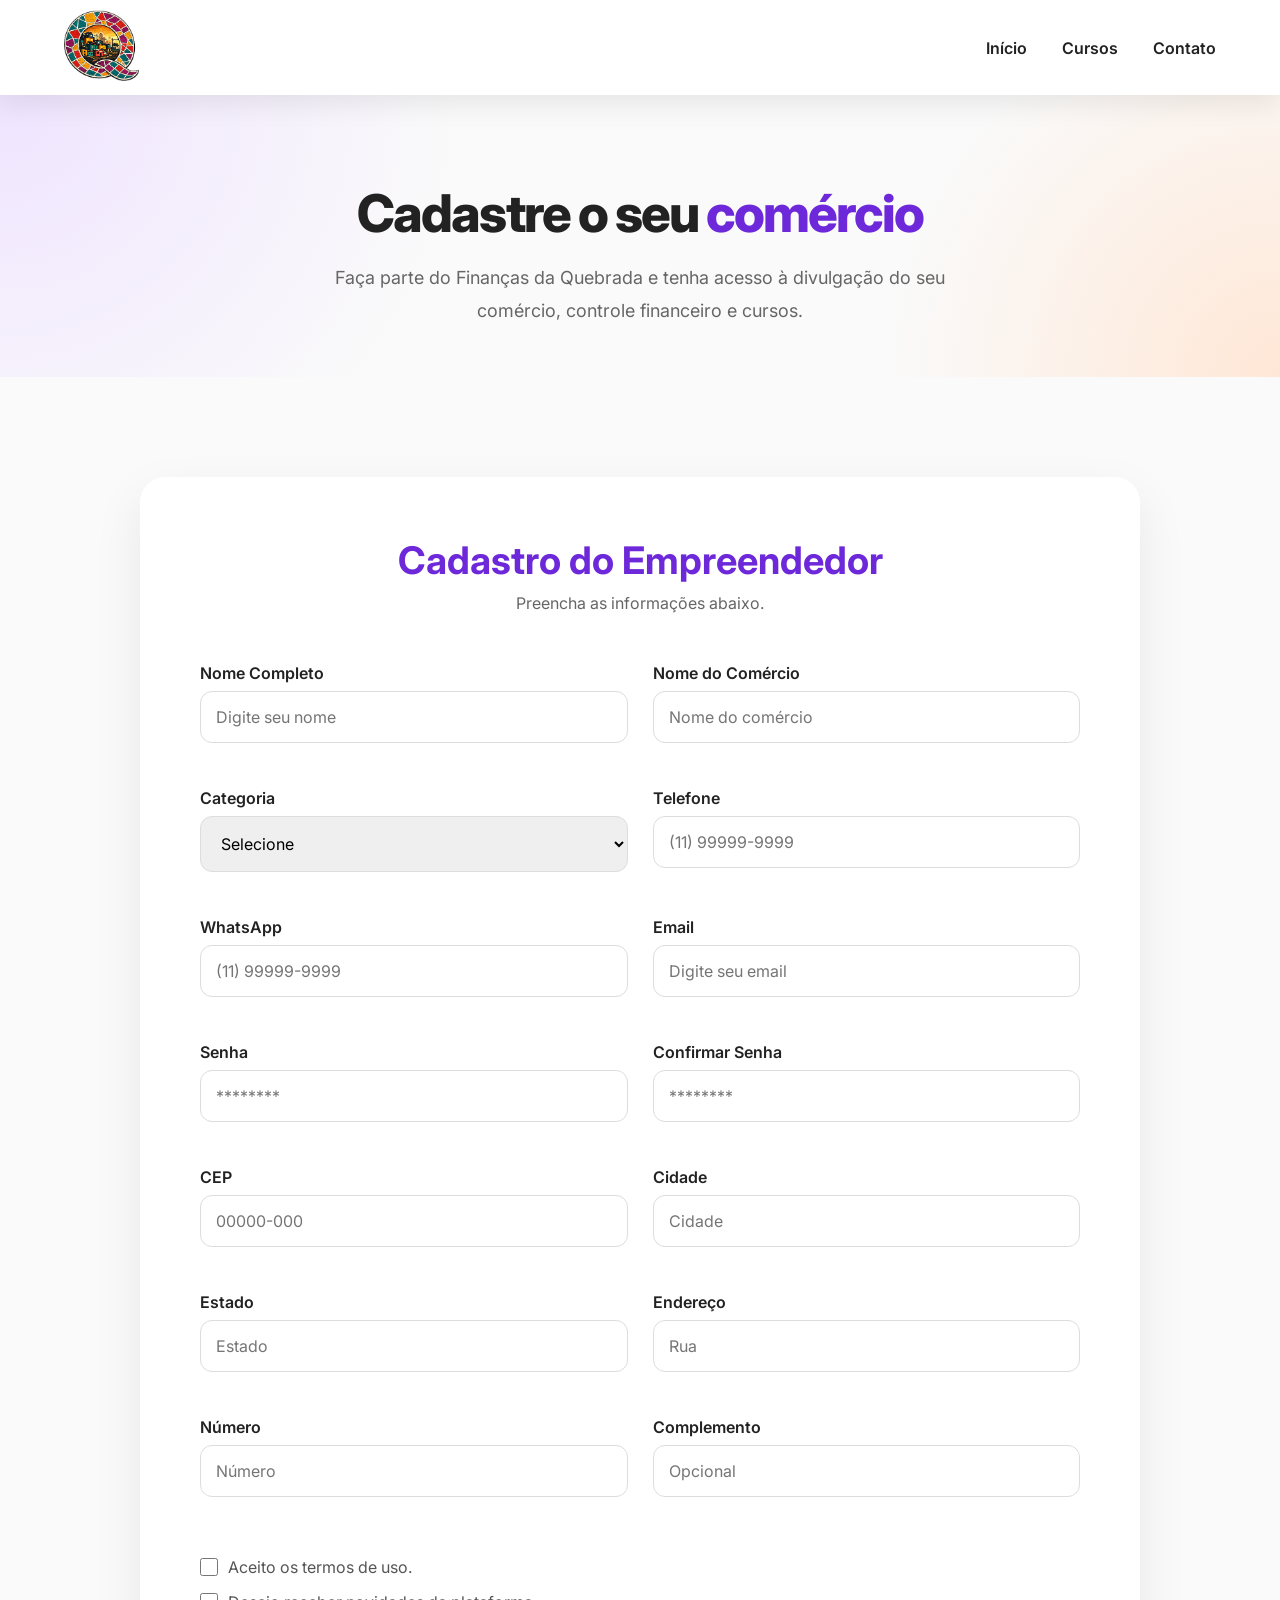
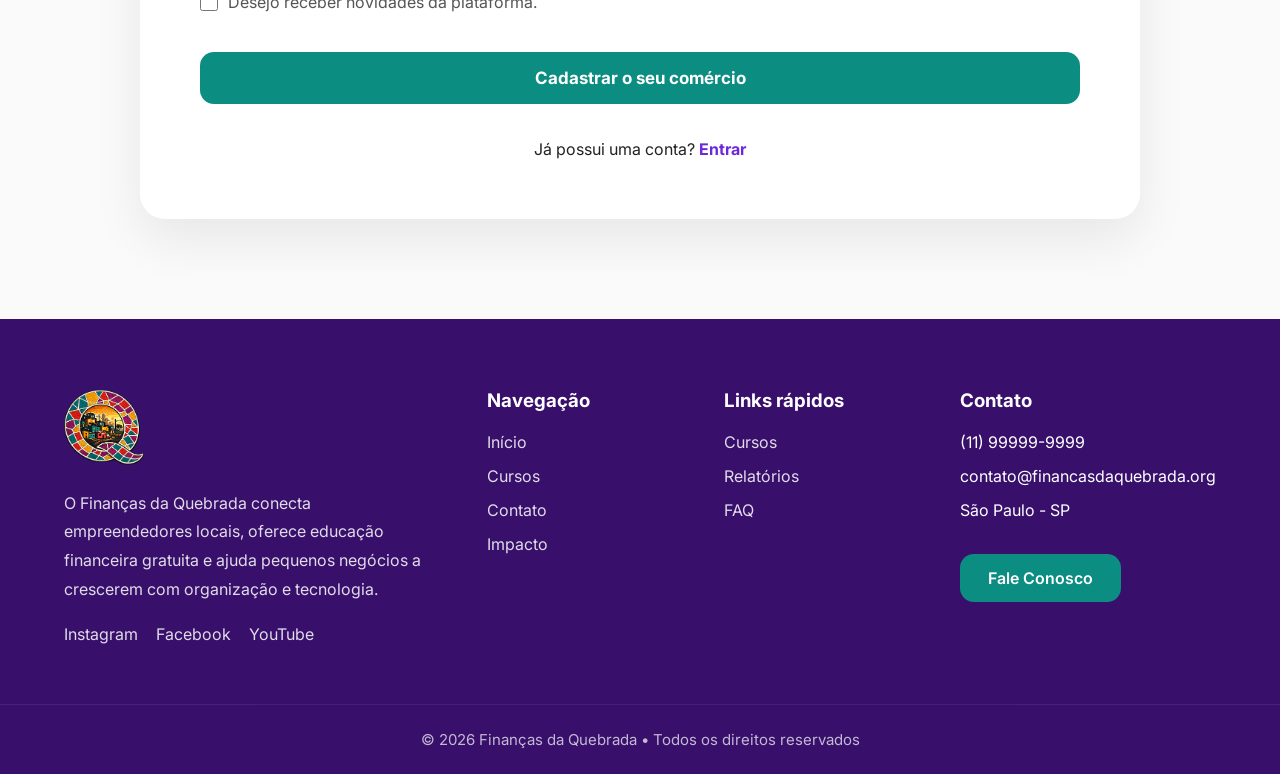
==== commit 2d94db88: "Crie a estrutura HTML e cssresposivo" ====
--- a/cadastro.html
+++ b/cadastro.html
@@ -306,13 +306,7 @@
 
 </div>
 
-<button
-type="submit"
-class="btn-primary">
-
-Cadastrar o seu comércio
-
-</button>
+<a href="dashboard.html" class="btn-login">Cadastrar o seu comércio</a>
 
 </form>
 
@@ -322,7 +316,7 @@
 
 Já possui uma conta?
 
-<a href="#">Entrar</a>
+<a href="login.html">Entrar</a>
 
 </p>
 
@@ -420,6 +414,15 @@
 </div>
 
 </footer>
+<!-- ♿ ACESSIBILIDADE (USERWAY) -->
+<script>
+  window.addEventListener("DOMContentLoaded", function () {
+    var s = document.createElement("script");
+    s.src = "https://cdn.userway.org/widget.js";
+    s.setAttribute("data-account", "SEU_ID_AQUI");
+    document.body.appendChild(s);
+  });
+</script>
 
 </body>
 
--- a/css/style.css
+++ b/css/style.css
@@ -107,40 +107,41 @@
     transition: .3s;
 
 }
-.header-buttons{
-    display:flex;
-    align-items:center;
-    gap:15px;
-}
-
-.btn-cadastro{
-
-    background:#6D28D9;
-    color:#fff;
-
-    text-decoration:none;
-
-    padding:14px 28px;
-
-    border-radius:14px;
-
-    font-weight:600;
-
-    transition:.3s;
-
-    display:flex;
-    align-items:center;
-    gap:8px;
-
-}
-
-.btn-cadastro:hover{
-
-    transform:translateY(-3px);
-
-    box-shadow:0 10px 25px rgba(109,40,217,.25);
-
-    background:#5a21b5;
+
+.header-buttons {
+    display: flex;
+    align-items: center;
+    gap: 15px;
+}
+
+.btn-cadastro {
+
+    background: #6D28D9;
+    color: #fff;
+
+    text-decoration: none;
+
+    padding: 14px 28px;
+
+    border-radius: 14px;
+
+    font-weight: 600;
+
+    transition: .3s;
+
+    display: flex;
+    align-items: center;
+    gap: 8px;
+
+}
+
+.btn-cadastro:hover {
+
+    transform: translateY(-3px);
+
+    box-shadow: 0 10px 25px rgba(109, 40, 217, .25);
+
+    background: #5a21b5;
 
 }
 
@@ -1811,207 +1812,207 @@
             CADASTRO
 ===================================== */
 
-.cadastro{
-
-    padding:100px 0;
-
-    background:#fafafa;
-
-}
-
-.cadastro-hero{
-
-    padding:90px 0 50px;
-
-    text-align:center;
-
-}
-
-.cadastro-hero h1{
-
-    font-size:52px;
-
-    margin-bottom:20px;
-
-}
-
-.cadastro-hero p{
-
-    max-width:650px;
-
-    margin:auto;
-
-    color:#666;
-
-    line-height:1.8;
-
-}
-
-.form-card{
-
-    background:#fff;
-
-    max-width:1000px;
-
-    margin:auto;
-
-    padding:60px;
-
-    border-radius:25px;
-
-    box-shadow:0 20px 50px rgba(0,0,0,.08);
-
-}
-
-.form-card h2{
-
-    text-align:center;
-
-    color:#6D28D9;
-
-    font-size:38px;
-
-    margin-bottom:10px;
-
-}
-
-.subtitulo{
-
-    text-align:center;
-
-    color:#666;
-
-    margin-bottom:50px;
-
-}
-
-.form-grid{
-
-    display:grid;
-
-    grid-template-columns:1fr 1fr;
-
-    gap:25px;
-
-}
-
-.input-group{
-
-    display:flex;
-
-    flex-direction:column;
-
-}
-
-.input-group label{
-
-    margin-bottom:10px;
-
-    font-weight:600;
+.cadastro {
+
+    padding: 100px 0;
+
+    background: #fafafa;
+
+}
+
+.cadastro-hero {
+
+    padding: 90px 0 50px;
+
+    text-align: center;
+
+}
+
+.cadastro-hero h1 {
+
+    font-size: 52px;
+
+    margin-bottom: 20px;
+
+}
+
+.cadastro-hero p {
+
+    max-width: 650px;
+
+    margin: auto;
+
+    color: #666;
+
+    line-height: 1.8;
+
+}
+
+.form-card {
+
+    background: #fff;
+
+    max-width: 1000px;
+
+    margin: auto;
+
+    padding: 60px;
+
+    border-radius: 25px;
+
+    box-shadow: 0 20px 50px rgba(0, 0, 0, .08);
+
+}
+
+.form-card h2 {
+
+    text-align: center;
+
+    color: #6D28D9;
+
+    font-size: 38px;
+
+    margin-bottom: 10px;
+
+}
+
+.subtitulo {
+
+    text-align: center;
+
+    color: #666;
+
+    margin-bottom: 50px;
+
+}
+
+.form-grid {
+
+    display: grid;
+
+    grid-template-columns: 1fr 1fr;
+
+    gap: 25px;
+
+}
+
+.input-group {
+
+    display: flex;
+
+    flex-direction: column;
+
+}
+
+.input-group label {
+
+    margin-bottom: 10px;
+
+    font-weight: 600;
 
 }
 
 .input-group input,
 
-.input-group select{
-
-    padding:16px;
-
-    border:1px solid #ddd;
-
-    border-radius:12px;
-
-    font-size:16px;
-
-    transition:.3s;
-
-    font-family:'Inter',sans-serif;
+.input-group select {
+
+    padding: 16px;
+
+    border: 1px solid #ddd;
+
+    border-radius: 12px;
+
+    font-size: 16px;
+
+    transition: .3s;
+
+    font-family: 'Inter', sans-serif;
 
 }
 
 .input-group input:focus,
 
-.input-group select:focus{
-
-    border-color:#6D28D9;
-
-    outline:none;
-
-    box-shadow:0 0 10px rgba(109,40,217,.20);
-
-}
-
-.checkbox-group{
-
-    display:flex;
-
-    flex-direction:column;
-
-    gap:15px;
-
-    margin:40px 0;
-
-}
-
-.checkbox-group label{
-
-    display:flex;
-
-    align-items:center;
-
-    gap:10px;
-
-    color:#555;
-
-}
-
-.checkbox-group input{
-
-    width:18px;
-
-    height:18px;
-
-}
-
-.form-card button{
-
-    width:100%;
-
-    border:none;
-
-    cursor:pointer;
-
-    font-size:17px;
-
-}
-
-.form-card button:hover{
-
-    transform:translateY(-3px);
-
-}
-
-.login-link{
-
-    text-align:center;
-
-    margin-top:35px;
-
-}
-
-.login-link a{
-
-    color:#6D28D9;
-
-    font-weight:700;
-
-    text-decoration:none;
-
-}
-
-.login-link a:hover{
-
-    color:#0B8D82;
+.input-group select:focus {
+
+    border-color: #6D28D9;
+
+    outline: none;
+
+    box-shadow: 0 0 10px rgba(109, 40, 217, .20);
+
+}
+
+.checkbox-group {
+
+    display: flex;
+
+    flex-direction: column;
+
+    gap: 15px;
+
+    margin: 40px 0;
+
+}
+
+.checkbox-group label {
+
+    display: flex;
+
+    align-items: center;
+
+    gap: 10px;
+
+    color: #555;
+
+}
+
+.checkbox-group input {
+
+    width: 18px;
+
+    height: 18px;
+
+}
+
+.form-card button {
+
+    width: 100%;
+
+    border: none;
+
+    cursor: pointer;
+
+    font-size: 17px;
+
+}
+
+.form-card button:hover {
+
+    transform: translateY(-3px);
+
+}
+
+.login-link {
+
+    text-align: center;
+
+    margin-top: 35px;
+
+}
+
+.login-link a {
+
+    color: #6D28D9;
+
+    font-weight: 700;
+
+    text-decoration: none;
+
+}
+
+.login-link a:hover {
+
+    color: #0B8D82;
 
 }
 
@@ -2019,91 +2020,91 @@
             DASHBOARD
 ====================================*/
 
-.dashboard{
-
-    padding:80px 0 50px;
-
-    background:#fafafa;
-
-}
-
-.dashboard h1{
-
-    font-size:46px;
-
-    color:#6D28D9;
-
-    margin-bottom:15px;
-
-}
-
-.dashboard p{
-
-    color:#666;
-
-    margin-bottom:45px;
-
-    font-size:18px;
-
-}
-
-.dashboard-cards{
-
-    display:grid;
-
-    grid-template-columns:repeat(4,1fr);
-
-    gap:25px;
-
-}
-
-.dashboard-card{
-
-    background:#fff;
-
-    padding:35px;
-
-    border-radius:22px;
-
-    text-align:center;
-
-    box-shadow:0 15px 40px rgba(0,0,0,.08);
-
-    transition:.3s;     
-
-}
-
-.dashboard-card:hover{
-
-    transform:translateY(-8px);
-
-}
-
-.dashboard-card i{
-
-    font-size:38px;
-
-    color:#0B8D82;
-
-    margin-bottom:20px;
-
-}
-
-.dashboard-card h3{
-
-    color:#777;
-
-    margin-bottom:15px;
-
-    font-size:18px;
-
-}
-
-.dashboard-card h2{
-
-    color:#6D28D9;
-
-    font-size:34px;
+.dashboard {
+
+    padding: 80px 0 50px;
+
+    background: #fafafa;
+
+}
+
+.dashboard h1 {
+
+    font-size: 46px;
+
+    color: #6D28D9;
+
+    margin-bottom: 15px;
+
+}
+
+.dashboard p {
+
+    color: #666;
+
+    margin-bottom: 45px;
+
+    font-size: 18px;
+
+}
+
+.dashboard-cards {
+
+    display: grid;
+
+    grid-template-columns: repeat(4, 1fr);
+
+    gap: 25px;
+
+}
+
+.dashboard-card {
+
+    background: #fff;
+
+    padding: 35px;
+
+    border-radius: 22px;
+
+    text-align: center;
+
+    box-shadow: 0 15px 40px rgba(0, 0, 0, .08);
+
+    transition: .3s;
+
+}
+
+.dashboard-card:hover {
+
+    transform: translateY(-8px);
+
+}
+
+.dashboard-card i {
+
+    font-size: 38px;
+
+    color: #0B8D82;
+
+    margin-bottom: 20px;
+
+}
+
+.dashboard-card h3 {
+
+    color: #777;
+
+    margin-bottom: 15px;
+
+    font-size: 18px;
+
+}
+
+.dashboard-card h2 {
+
+    color: #6D28D9;
+
+    font-size: 34px;
 
 }
 
@@ -2111,73 +2112,73 @@
         AÇÕES RÁPIDAS
 ====================================*/
 
-.acoes{
-
-    padding:60px 0;
-
-}
-
-.acoes h2{
-
-    text-align:center;
-
-    color:#6D28D9;
-
-    margin-bottom:40px;
-
-    font-size:36px;
-
-}
-
-.acoes-grid{
-
-    display:grid;
-
-    grid-template-columns:repeat(4,1fr);
-
-    gap:25px;
-
-}
-
-.acao{
-
-    background:#fff;
-
-    text-decoration:none;
-
-    color:#222;
-
-    padding:35px;
-
-    border-radius:20px;
-
-    text-align:center;
-
-    box-shadow:0 15px 35px rgba(0,0,0,.08);
-
-    transition:.3s;
-
-    font-weight:600;
-
-}
-
-.acao:hover{
-
-    background:#6D28D9;
-
-    color:#fff;
-
-    transform:translateY(-8px);
-
-}
-
-.acao i{
-
-    display:block;
-
-    font-size:42px;
-
-    margin-bottom:18px;
+.acoes {
+
+    padding: 60px 0;
+
+}
+
+.acoes h2 {
+
+    text-align: center;
+
+    color: #6D28D9;
+
+    margin-bottom: 40px;
+
+    font-size: 36px;
+
+}
+
+.acoes-grid {
+
+    display: grid;
+
+    grid-template-columns: repeat(4, 1fr);
+
+    gap: 25px;
+
+}
+
+.acao {
+
+    background: #fff;
+
+    text-decoration: none;
+
+    color: #222;
+
+    padding: 35px;
+
+    border-radius: 20px;
+
+    text-align: center;
+
+    box-shadow: 0 15px 35px rgba(0, 0, 0, .08);
+
+    transition: .3s;
+
+    font-weight: 600;
+
+}
+
+.acao:hover {
+
+    background: #6D28D9;
+
+    color: #fff;
+
+    transform: translateY(-8px);
+
+}
+
+.acao i {
+
+    display: block;
+
+    font-size: 42px;
+
+    margin-bottom: 18px;
 
 }
 
@@ -2185,216 +2186,217 @@
       MOVIMENTAÇÕES
 ====================================*/
 
-.movimentacoes{
-
-    padding:70px 0;
-
-}
-
-.movimentacoes h2{
-
-    color:#6D28D9;
-
-    margin-bottom:30px;
-
-    font-size:36px;
-
-}
-
-.movimentacoes table{
-
-    width:100%;
-
-    border-collapse:collapse;
-
-    background:#fff;
-
-    border-radius:20px;
-
-    overflow:hidden;
-
-    box-shadow:0 15px 35px rgba(0,0,0,.08);
-
-}
-
-.movimentacoes th{
-
-    background:#6D28D9;
-
-    color:#fff;
-
-    padding:18px;
-
-}
-
-.movimentacoes td{
-
-    padding:20px;
-
-    border-bottom:1px solid #eee;
-
-}
-
-.movimentacoes tr:hover{
-
-    background:#f8f5ff;
-
-}
-
-.perfil{
-
-padding:60px 0;
-
-}
-
-.perfil-card{
-
-background:#fff;
-
-padding:35px;
-
-display:flex;
-
-align-items:center;
-
-gap:30px;
-
-border-radius:20px;
-
-box-shadow:0 15px 35px rgba(0,0,0,.08);
-
-}
-
-.perfil-card img{
-
-width:110px;
-
-height:110px;
-
-border-radius:50%;
-
-}
-
-.comercio{
-
-padding:70px 0;
-
-}
-
-.comercio-card{
-
-background:#fff;
-
-padding:40px;
-
-border-radius:20px;
-
-box-shadow:0 15px 35px rgba(0,0,0,.08);
-
-display:flex;
-
-flex-direction:column;
-
-gap:24px;
-
-}
-
-.comercio-header{
-
-display:flex;
-
-align-items:center;
-
-gap:16px;
-
-}
-
-.comercio-icon{
-
-width:56px;
-
-height:56px;
-
-border-radius:14px;
-
-background:#F3EDFF;
-
-color:#6D28D9;
-
-display:flex;
-
-align-items:center;
-
-justify-content:center;
-
-font-size:24px;
-
-flex-shrink:0;
-
-}
-
-.comercio-header h3{
-
-font-size:22px;
-
-color:#222;
-
-}
-
-.comercio-info{
-
-display:grid;
-
-grid-template-columns:repeat(3,1fr);
-
-gap:16px;
-
-background:#F5F0FF;
-
-padding:20px;
-
-border-radius:14px;
-
-}
-
-.comercio-info p{
-
-display:flex;
-
-align-items:center;
-
-gap:8px;
-
-font-size:14px;
-
-color:#555;
-
-margin:0;
-
-}
-
-.comercio-info p i{
-
-color:#6D28D9;
-
-}
-
-.comercio-card .btn-primary{
-
-width:max-content;
-
-}
-
-.cursos-dashboard{
-
-padding:70px 0;
-
-}
+.movimentacoes {
+
+    padding: 70px 0;
+
+}
+
+.movimentacoes h2 {
+
+    color: #6D28D9;
+
+    margin-bottom: 30px;
+
+    font-size: 36px;
+
+}
+
+.movimentacoes table {
+
+    width: 100%;
+
+    border-collapse: collapse;
+
+    background: #fff;
+
+    border-radius: 20px;
+
+    overflow: hidden;
+
+    box-shadow: 0 15px 35px rgba(0, 0, 0, .08);
+
+}
+
+.movimentacoes th {
+
+    background: #6D28D9;
+
+    color: #fff;
+
+    padding: 18px;
+
+}
+
+.movimentacoes td {
+
+    padding: 20px;
+
+    border-bottom: 1px solid #eee;
+
+}
+
+.movimentacoes tr:hover {
+
+    background: #f8f5ff;
+
+}
+
+.perfil {
+
+    padding: 60px 0;
+
+}
+
+.perfil-card {
+
+    background: #fff;
+
+    padding: 35px;
+
+    display: flex;
+
+    align-items: center;
+
+    gap: 30px;
+
+    border-radius: 20px;
+
+    box-shadow: 0 15px 35px rgba(0, 0, 0, .08);
+
+}
+
+.perfil-card img {
+
+    width: 110px;
+
+    height: 110px;
+
+    border-radius: 50%;
+
+}
+
+.comercio {
+
+    padding: 70px 0;
+
+}
+
+.comercio-card {
+
+    background: #fff;
+
+    padding: 40px;
+
+    border-radius: 20px;
+
+    box-shadow: 0 15px 35px rgba(0, 0, 0, .08);
+
+    display: flex;
+
+    flex-direction: column;
+
+    gap: 24px;
+
+}
+
+.comercio-header {
+
+    display: flex;
+
+    align-items: center;
+
+    gap: 16px;
+
+}
+
+.comercio-icon {
+
+    width: 56px;
+
+    height: 56px;
+
+    border-radius: 14px;
+
+    background: #F3EDFF;
+
+    color: #6D28D9;
+
+    display: flex;
+
+    align-items: center;
+
+    justify-content: center;
+
+    font-size: 24px;
+
+    flex-shrink: 0;
+
+}
+
+.comercio-header h3 {
+
+    font-size: 22px;
+
+    color: #222;
+
+}
+
+.comercio-info {
+
+    display: grid;
+
+    grid-template-columns: repeat(3, 1fr);
+
+    gap: 16px;
+
+    background: #F5F0FF;
+
+    padding: 20px;
+
+    border-radius: 14px;
+
+}
+
+.comercio-info p {
+
+    display: flex;
+
+    align-items: center;
+
+    gap: 8px;
+
+    font-size: 14px;
+
+    color: #555;
+
+    margin: 0;
+
+}
+
+.comercio-info p i {
+
+    color: #6D28D9;
+
+}
+
+.comercio-card .btn-primary {
+
+    width: max-content;
+
+}
+
+.cursos-dashboard {
+
+    padding: 70px 0;
+
+}
+
 /*==========================
 DASHBOARD CARDS — ROXO
 ===========================*/
 
-.dashboard-card{
+.dashboard-card {
 
     background: linear-gradient(135deg, #6D28D9, #5527B7);
 
@@ -2408,27 +2410,27 @@
 
 }
 
-.dashboard-card i{
+.dashboard-card i {
 
     color: #FFD44A;
 
 }
 
-.dashboard-card h3{
-
-    color: rgba(255,255,255,.8);
-
-}
-
-.dashboard-card h2{
+.dashboard-card h3 {
+
+    color: rgba(255, 255, 255, .8);
+
+}
+
+.dashboard-card h2 {
 
     color: #fff;
 
 }
 
-.dashboard-card p{
-
-    color: rgba(255,255,255,.85);
+.dashboard-card p {
+
+    color: rgba(255, 255, 255, .85);
 
     margin: 10px 0 20px;
 
@@ -2436,7 +2438,7 @@
 
 }
 
-.dashboard-card .btn-primary{
+.dashboard-card .btn-primary {
 
     background: #fff;
 
@@ -2444,7 +2446,7 @@
 
 }
 
-.dashboard-card .btn-primary:hover{
+.dashboard-card .btn-primary:hover {
 
     background: #FFD44A;
 
@@ -2454,7 +2456,7 @@
 
 /* Grid dos cursos: 3 colunas centralizadas */
 
-.cursos-grid{
+.cursos-grid {
 
     grid-template-columns: repeat(3, 1fr);
 
@@ -2463,6 +2465,7 @@
     margin: 0 auto;
 
 }
+
 html {
     scroll-behavior: smooth;
 }
@@ -2470,6 +2473,572 @@
 #meu-comercio {
     scroll-margin-top: 100px;
 }
-#form-comercio button{
+
+#form-comercio button {
     margin-top: 20px;
 }
+
+.usermove {
+    position: fixed !important;
+    cursor: grab;
+    z-index: 999999;
+}
+button.btn-primary,
+button.btn-secondary{
+
+    border:none;
+
+    cursor:pointer;
+
+    font-family:'Inter', sans-serif;
+
+    font-size:15px;
+
+}
+
+/*====================================
+      MEUS CURSOS (progresso)
+====================================*/
+
+.curso-progress-card{
+
+    align-items:flex-start;
+
+    text-align:left;
+
+}
+
+.curso-progress-card i{
+
+    font-size:32px;
+
+    color:#FFD44A;
+
+    margin-bottom:16px;
+
+}
+
+.curso-progress-card h3{
+
+    color:#fff;
+
+    font-size:18px;
+
+    margin-bottom:8px;
+
+}
+
+.curso-progress-card p{
+
+    color:rgba(255,255,255,.85);
+
+    font-size:14px;
+
+    line-height:1.5;
+
+    margin-bottom:16px;
+
+}
+
+.status-badge{
+
+    display:inline-block;
+
+    font-size:11px;
+
+    font-weight:700;
+
+    padding:5px 12px;
+
+    border-radius:999px;
+
+    margin-bottom:16px;
+
+}
+
+.status-nao-iniciado{
+
+    background:rgba(255,255,255,.15);
+
+    color:#fff;
+
+}
+
+.status-andamento{
+
+    background:rgba(255,212,74,.2);
+
+    color:#FFD44A;
+
+}
+
+.status-concluido{
+
+    background:rgba(255,255,255,.9);
+
+    color:#0B8D82;
+
+}
+
+.progress-bar-track{
+
+    width:100%;
+
+    height:8px;
+
+    background:rgba(255,255,255,.2);
+
+    border-radius:999px;
+
+    overflow:hidden;
+
+    margin-bottom:6px;
+
+}
+
+.progress-bar-fill{
+
+    height:100%;
+
+    background:#FFD44A;
+
+    border-radius:999px;
+
+    transition:.4s;
+
+}
+
+.progress-pct{
+
+    display:block;
+
+    font-size:12px;
+
+    color:rgba(255,255,255,.8);
+
+    margin-bottom:18px;
+
+}
+
+.curso-progress-card .btn-primary{
+
+    width:100%;
+
+    background:#fff;
+
+    color:#6D28D9;
+
+}
+
+.curso-progress-card .btn-primary:hover{
+
+    background:#FFD44A;
+
+    color:#38106C;
+
+}
+.modal-overlay{
+
+    position:fixed;
+
+    inset:0;
+
+    background:rgba(20,10,40,.5);
+
+    display:flex;
+
+    align-items:center;
+
+    justify-content:center;
+
+    z-index:1000;
+
+    padding:20px;
+
+}
+
+.modal-card{
+
+    background:#fff;
+
+    border-radius:22px;
+
+    padding:35px;
+
+    max-width:420px;
+
+    width:100%;
+
+    box-shadow:0 25px 60px rgba(0,0,0,.25);
+
+}
+
+.modal-card h3{
+
+    color:#6D28D9;
+
+    font-size:22px;
+
+    margin-bottom:22px;
+
+}
+
+.modal-card .input-group{
+
+    margin-bottom:18px;
+
+}
+
+.modal-actions{
+
+    display:flex;
+
+    gap:12px;
+
+    margin-top:10px;
+
+}
+
+.modal-actions .btn-primary,
+.modal-actions .btn-secondary{
+
+    flex:1;
+
+    text-align:center;
+
+    cursor:pointer;
+
+}
+
+.toast{
+
+    position:fixed;
+
+    bottom:30px;
+
+    left:50%;
+
+    transform:translateX(-50%) translateY(20px);
+
+    background:#0B8D82;
+
+    color:#fff;
+
+    padding:14px 28px;
+
+    border-radius:14px;
+
+    font-weight:600;
+
+    box-shadow:0 15px 35px rgba(0,0,0,.2);
+
+    opacity:0;
+
+    pointer-events:none;
+
+    transition:.3s;
+
+    z-index:1100;
+
+}
+
+.toast.show{
+
+    opacity:1;
+
+    transform:translateX(-50%) translateY(0);
+
+}
+/*====================================
+      EDITAR (seções e espaçamento)
+====================================*/
+
+.edit-section{
+
+    background:#fff;
+
+    padding:45px;
+
+    border-radius:25px;
+
+    box-shadow:0 15px 35px rgba(0,0,0,.08);
+
+    margin-bottom:35px;
+
+}
+
+.edit-section h2{
+
+    color:#6D28D9;
+
+    font-size:28px;
+
+    margin-bottom:6px;
+
+}
+
+.edit-section .subtitulo{
+
+    text-align:left;
+
+    margin-bottom:30px;
+
+}
+
+.edit-actions{
+
+    margin-top:35px;
+
+    padding-top:25px;
+
+    border-top:1px solid #eee;
+
+}
+
+/*==========================
+LOGIN
+==========================*/
+
+.login{
+
+min-height:100vh;
+
+display:flex;
+
+justify-content:center;
+
+align-items:center;
+
+background:linear-gradient(135deg,#F7F4FF,#EEFDFB);
+
+padding:50px 20px;
+
+}
+
+.login-box{
+
+background:#fff;
+
+width:100%;
+
+max-width:500px;
+
+padding:45px;
+
+border-radius:25px;
+
+box-shadow:0 20px 50px rgba(0,0,0,.12);
+
+text-align:center;
+
+}
+
+.logo-login{
+
+width:90px;
+
+margin-bottom:20px;
+
+}
+
+.login-box h2{
+
+font-size:34px;
+
+margin-bottom:10px;
+
+color:#5D28C1;
+
+}
+
+.login-box p{
+
+color:#666;
+
+margin-bottom:35px;
+
+}
+
+.input-group{
+
+display:flex;
+
+flex-direction:column;
+
+text-align:left;
+
+margin-bottom:20px;
+
+}
+
+.input-group label{
+
+font-weight:600;
+
+margin-bottom:8px;
+
+}
+
+.input-group input{
+
+padding:15px;
+
+border:1px solid #ddd;
+
+border-radius:12px;
+
+font-size:16px;
+
+}
+
+.input-group input:focus{
+
+outline:none;
+
+border-color:#6D28D9;
+
+}
+
+.opcoes{
+
+display:flex;
+
+justify-content:space-between;
+
+align-items:center;
+
+margin-bottom:30px;
+
+font-size:14px;
+
+}
+
+.opcoes a{
+
+color:#6D28D9;
+
+text-decoration:none;
+
+font-weight:600;
+
+}
+
+.btn-login{
+
+width:100%;
+
+padding:16px;
+
+border:none;
+
+background:#0B8D82;
+
+color:#fff;
+
+font-size:17px;
+
+font-weight:700;
+
+border-radius:14px;
+
+cursor:pointer;
+
+transition:.3s;
+
+}
+
+.btn-login:hover{
+
+background:#08796F;
+
+transform:translateY(-2px);
+
+}
+
+.divisor{
+
+margin:30px 0;
+
+position:relative;
+
+}
+
+.divisor::before{
+
+content:"";
+
+position:absolute;
+
+left:0;
+
+top:50%;
+
+width:100%;
+
+height:1px;
+
+background:#ddd;
+
+}
+
+.divisor span{
+
+background:#fff;
+
+padding:0 15px;
+
+position:relative;
+
+color:#888;
+
+}
+
+.btn-cadastro-login{
+
+display:block;
+
+padding:16px;
+
+border-radius:14px;
+
+text-decoration:none;
+
+background:#6D28D9;
+
+color:#fff;
+
+font-weight:700;
+
+transition:.3s;
+
+}
+
+.btn-cadastro-login:hover{
+
+background:#5321b5;
+
+}
+
+.btn-login{
+
+display:flex;
+
+justify-content:center;
+
+align-items:center;
+
+text-decoration:none;
+
+width:100%;
+
+padding:16px;
+
+background:#0B8D82;
+
+color:#fff;
+
+border-radius:14px;
+
+font-weight:700;
+
+}
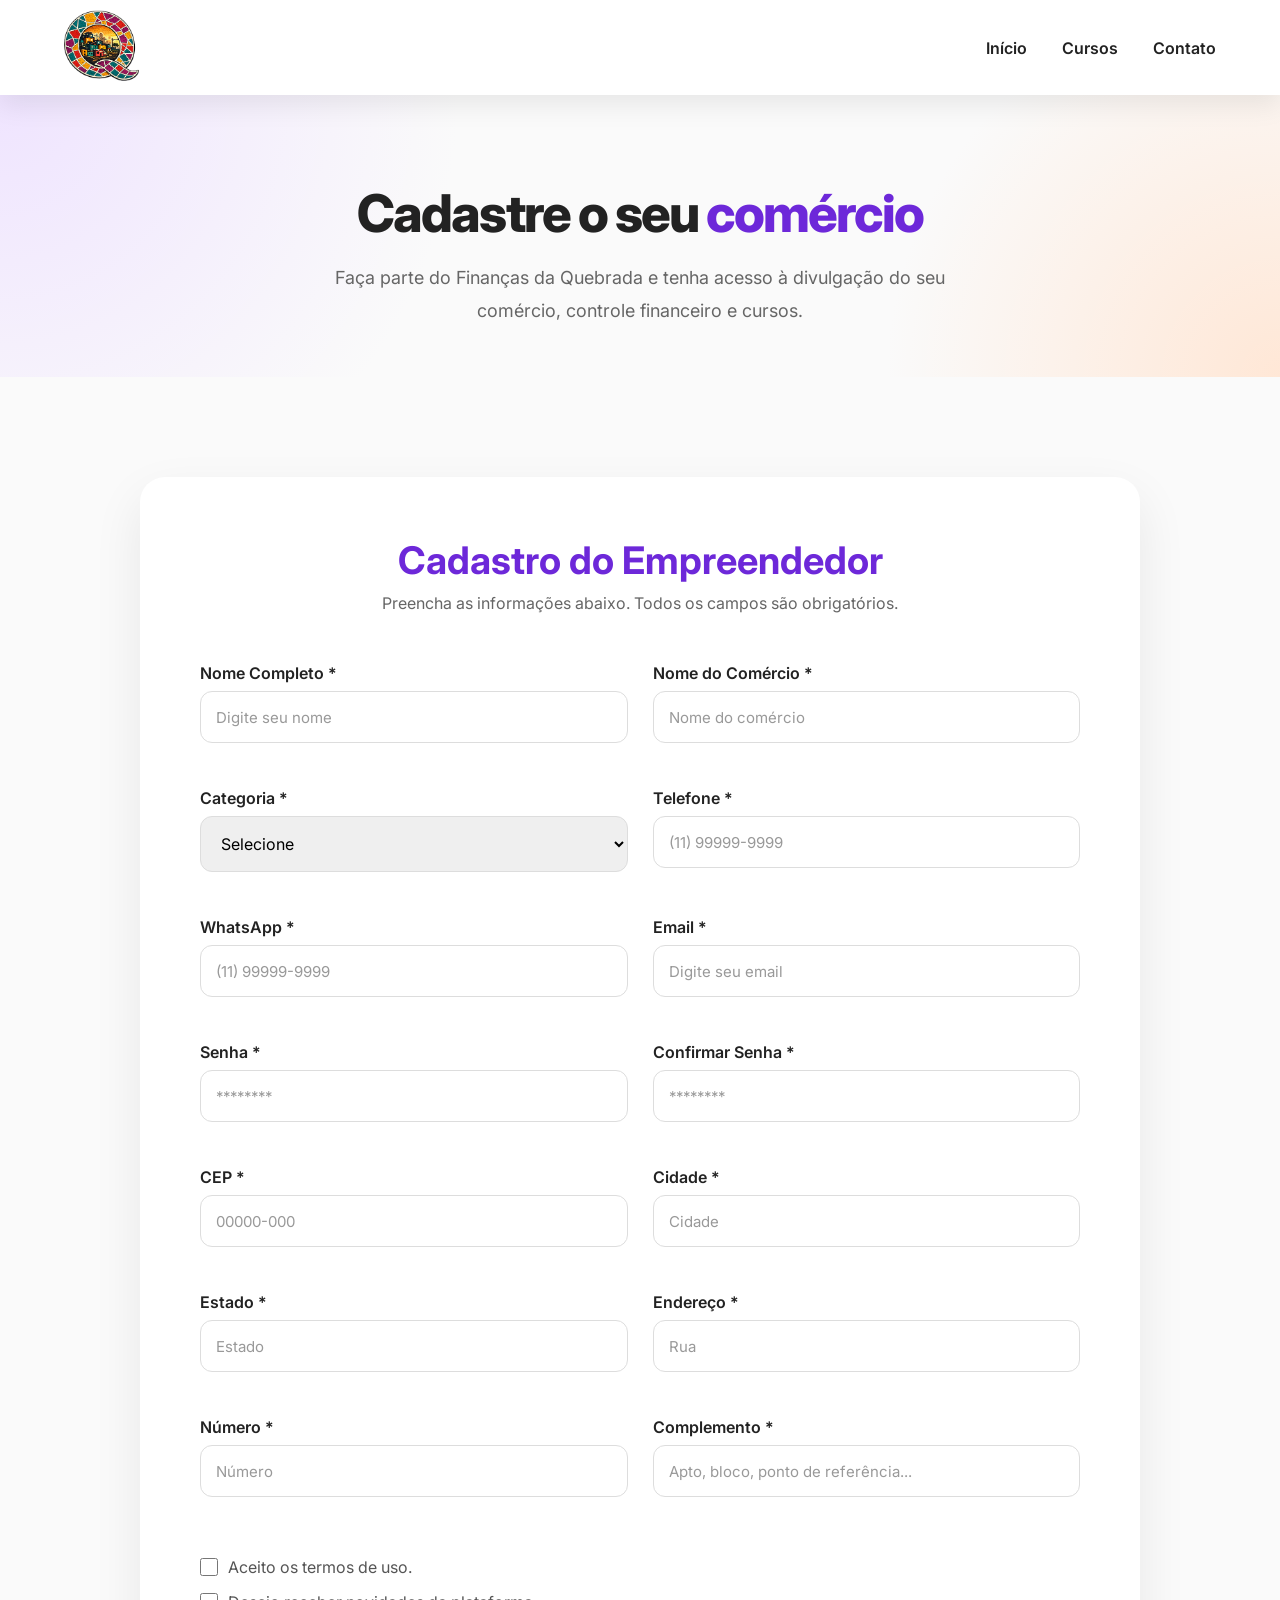
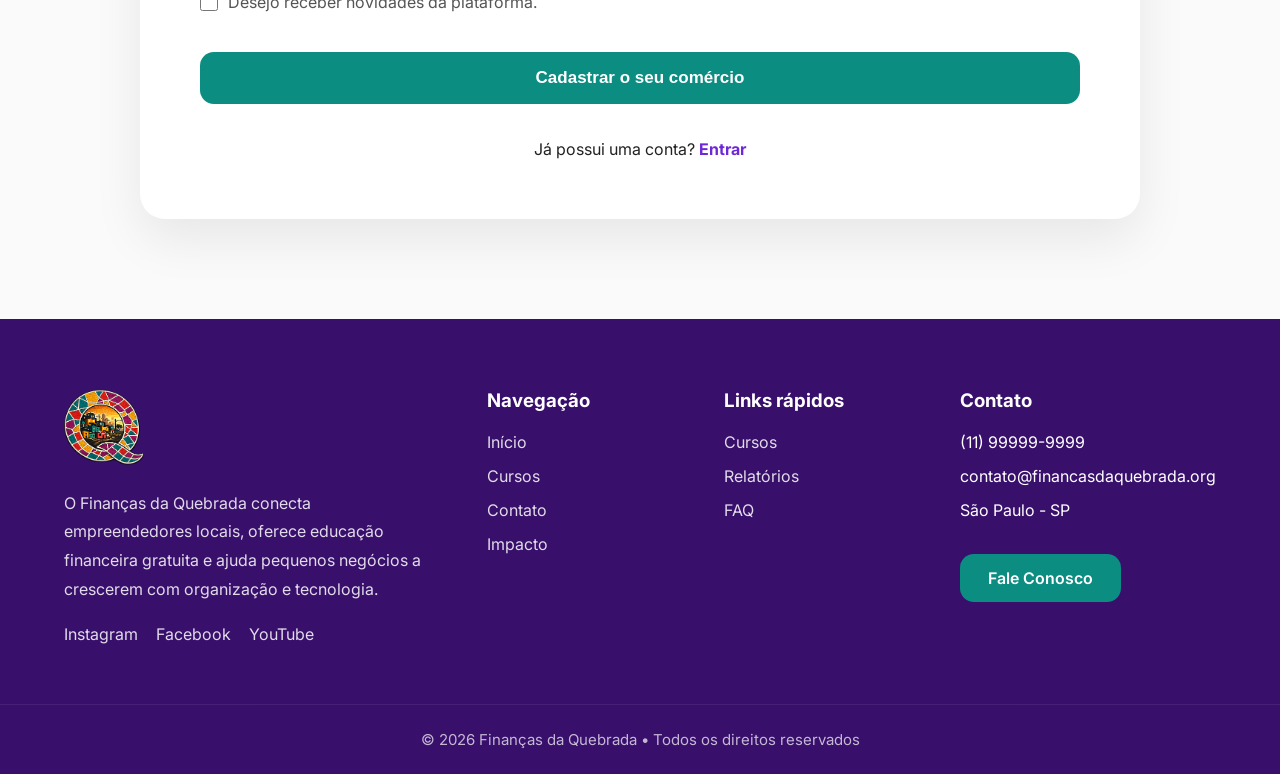
==== commit cd95ee8c: "feat(cadastro): torna campos obrigatórios e adiciona validação com máscara de telefone" ====
--- a/cadastro.html
+++ b/cadastro.html
@@ -85,11 +85,11 @@
 
 <p class="subtitulo">
 
-Preencha as informações abaixo.
+Preencha as informações abaixo. Todos os campos são obrigatórios.
 
 </p>
 
-<form action="dashboard.html">
+<form action="dashboard.html" id="formCadastro" novalidate>
 
 <div class="form-grid">
 
@@ -97,35 +97,41 @@
 
 <div class="input-group">
 
-<label>Nome Completo</label>
-
-<input
-type="text"
+<label>Nome Completo *</label>
+
+<input
+type="text"
+name="nome"
 placeholder="Digite seu nome"
 required>
 
+<span class="error-msg">Este campo é obrigatório.</span>
+
 </div>
 
 <!-- Comércio -->
 
 <div class="input-group">
 
-<label>Nome do Comércio</label>
-
-<input
-type="text"
+<label>Nome do Comércio *</label>
+
+<input
+type="text"
+name="comercio"
 placeholder="Nome do comércio"
 required>
 
+<span class="error-msg">Este campo é obrigatório.</span>
+
 </div>
 
 <!-- Categoria -->
 
 <div class="input-group">
 
-<label>Categoria</label>
-
-<select required>
+<label>Categoria *</label>
+
+<select name="categoria" required>
 
 <option value="">Selecione</option>
 
@@ -143,18 +149,24 @@
 
 </select>
 
+<span class="error-msg">Selecione uma categoria.</span>
+
 </div>
 
 <!-- Telefone -->
 
 <div class="input-group">
 
-<label>Telefone</label>
+<label>Telefone *</label>
 
 <input
 type="tel"
+name="telefone"
 placeholder="(11) 99999-9999"
-required>
+pattern="\(\d{2}\)\s?\d{4,5}-\d{4}"
+required>
+
+<span class="error-msg">Informe um telefone válido.</span>
 
 </div>
 
@@ -162,12 +174,16 @@
 
 <div class="input-group">
 
-<label>WhatsApp</label>
+<label>WhatsApp *</label>
 
 <input
 type="tel"
+name="whatsapp"
 placeholder="(11) 99999-9999"
-required>
+pattern="\(\d{2}\)\s?\d{4,5}-\d{4}"
+required>
+
+<span class="error-msg">Informe um WhatsApp válido.</span>
 
 </div>
 
@@ -175,25 +191,32 @@
 
 <div class="input-group">
 
-<label>Email</label>
+<label>Email *</label>
 
 <input
 type="email"
+name="email"
 placeholder="Digite seu email"
 required>
 
+<span class="error-msg">Informe um email válido.</span>
+
 </div>
 
 <!-- Senha -->
 
 <div class="input-group">
 
-<label>Senha</label>
+<label>Senha *</label>
 
 <input
 type="password"
+name="senha"
 placeholder="********"
-required>
+minlength="6"
+required>
+
+<span class="error-msg">A senha deve ter no mínimo 6 caracteres.</span>
 
 </div>
 
@@ -201,12 +224,16 @@
 
 <div class="input-group">
 
-<label>Confirmar Senha</label>
+<label>Confirmar Senha *</label>
 
 <input
 type="password"
+name="confirmarSenha"
 placeholder="********"
-required>
+minlength="6"
+required>
+
+<span class="error-msg">As senhas não coincidem.</span>
 
 </div>
 
@@ -214,11 +241,16 @@
 
 <div class="input-group">
 
-<label>CEP</label>
-
-<input
-type="text"
-placeholder="00000-000">
+<label>CEP *</label>
+
+<input
+type="text"
+name="cep"
+placeholder="00000-000"
+pattern="\d{5}-?\d{3}"
+required>
+
+<span class="error-msg">Informe um CEP válido.</span>
 
 </div>
 
@@ -226,11 +258,15 @@
 
 <div class="input-group">
 
-<label>Cidade</label>
-
-<input
-type="text"
-placeholder="Cidade">
+<label>Cidade *</label>
+
+<input
+type="text"
+name="cidade"
+placeholder="Cidade"
+required>
+
+<span class="error-msg">Este campo é obrigatório.</span>
 
 </div>
 
@@ -238,11 +274,15 @@
 
 <div class="input-group">
 
-<label>Estado</label>
-
-<input
-type="text"
-placeholder="Estado">
+<label>Estado *</label>
+
+<input
+type="text"
+name="estado"
+placeholder="Estado"
+required>
+
+<span class="error-msg">Este campo é obrigatório.</span>
 
 </div>
 
@@ -250,11 +290,15 @@
 
 <div class="input-group">
 
-<label>Endereço</label>
-
-<input
-type="text"
-placeholder="Rua">
+<label>Endereço *</label>
+
+<input
+type="text"
+name="endereco"
+placeholder="Rua"
+required>
+
+<span class="error-msg">Este campo é obrigatório.</span>
 
 </div>
 
@@ -262,11 +306,15 @@
 
 <div class="input-group">
 
-<label>Número</label>
-
-<input
-type="text"
-placeholder="Número">
+<label>Número *</label>
+
+<input
+type="text"
+name="numero"
+placeholder="Número"
+required>
+
+<span class="error-msg">Este campo é obrigatório.</span>
 
 </div>
 
@@ -274,11 +322,15 @@
 
 <div class="input-group">
 
-<label>Complemento</label>
-
-<input
-type="text"
-placeholder="Opcional">
+<label>Complemento *</label>
+
+<input
+type="text"
+name="complemento"
+placeholder="Apto, bloco, ponto de referência..."
+required>
+
+<span class="error-msg">Este campo é obrigatório.</span>
 
 </div>
 
@@ -290,7 +342,7 @@
 
 <label>
 
-<input type="checkbox" required>
+<input type="checkbox" name="termos" required>
 
 Aceito os termos de uso.
 
@@ -298,7 +350,7 @@
 
 <label>
 
-<input type="checkbox">
+<input type="checkbox" name="novidades">
 
 Desejo receber novidades da plataforma.
 
@@ -306,7 +358,7 @@
 
 </div>
 
-<a href="dashboard.html" class="btn-login">Cadastrar o seu comércio</a>
+<button type="submit" class="btn-login">Cadastrar o seu comércio</button>
 
 </form>
 
@@ -424,6 +476,64 @@
   });
 </script>
 
+<!-- ================= VALIDAÇÃO DO FORMULÁRIO ================= -->
+<script>
+  document.addEventListener("DOMContentLoaded", function () {
+    var form = document.getElementById("formCadastro");
+    var senha = form.querySelector('[name="senha"]');
+    var confirmarSenha = form.querySelector('[name="confirmarSenha"]');
+
+    function mostrarErro(campo, mostrar) {
+      var grupo = campo.closest(".input-group");
+      if (!grupo) return;
+      grupo.classList.toggle("invalid", mostrar);
+    }
+
+    function validarCampo(campo) {
+      var valido = campo.checkValidity();
+
+      if (campo === confirmarSenha) {
+        valido = valido && confirmarSenha.value === senha.value;
+      }
+
+      mostrarErro(campo, !valido);
+      return valido;
+    }
+
+    form.querySelectorAll("input, select").forEach(function (campo) {
+      campo.addEventListener("blur", function () {
+        validarCampo(campo);
+      });
+      campo.addEventListener("input", function () {
+        if (campo.closest(".input-group").classList.contains("invalid")) {
+          validarCampo(campo);
+        }
+      });
+    });
+
+    form.addEventListener("submit", function (e) {
+      e.preventDefault();
+
+      var camposValidos = true;
+      form.querySelectorAll("input, select").forEach(function (campo) {
+        if (!validarCampo(campo)) {
+          camposValidos = false;
+        }
+      });
+
+      if (camposValidos) {
+        form.submit();
+      } else {
+        var primeiroInvalido = form.querySelector(".invalid input, .invalid select");
+        if (primeiroInvalido) {
+          primeiroInvalido.scrollIntoView({ behavior: "smooth", block: "center" });
+          primeiroInvalido.focus();
+        }
+      }
+    });
+  });
+</script>
+
 </body>
 
 </html>
--- a/css/style.css
+++ b/css/style.css
@@ -3041,4 +3041,82 @@
 
 font-weight:700;
 
+}
+.login{
+    min-height: 100vh;
+    display: flex;
+    justify-content: center;
+    align-items: center;
+    background: linear-gradient(135deg,#F7F4FF,#EEFDFB);
+    padding: 20px;
+}
+
+.login .container{
+    width: 100%;
+    display: flex;
+    justify-content: center;
+    align-items: center;
+}
+
+.login-box{
+    width: 100%;
+    max-width: 520px;
+    background: #fff;
+    padding: 45px;
+    border-radius: 25px;
+    box-shadow: 0 20px 50px rgba(0,0,0,.12);
+}
+
+.error-msg {
+  display: none;
+  color: #e74c3c;
+  font-size: 0.85rem;
+  margin-top: 4px;
+}
+
+.input-group.invalid input,
+.input-group.invalid select {
+  border-color: #e74c3c;
+}
+
+.input-group.invalid .error-msg {
+  display: block;
+}
+
+/* VALIDAÇÃO DE FORMULÁRIO */
+
+.error-msg {
+    display: none;
+    color: #E53935;
+    font-size: 13px;
+    font-weight: 500;
+    margin-top: 6px;
+}
+
+.input-group.invalid input,
+.input-group.invalid select {
+    border-color: #E53935;
+    box-shadow: 0 0 8px rgba(229, 57, 53, .15);
+}
+
+.input-group.invalid .error-msg {
+    display: block;
+}
+
+.input-group.invalid label {
+    color: #E53935;
+}
+
+/* PLACEHOLDER DOS CAMPOS */
+
+.input-group input::placeholder,
+.input-group select::placeholder {
+    color: #999;
+    opacity: 1;
+    font-size: 15px;
+    font-family: 'Inter', sans-serif;
+}
+
+.input-group input:focus::placeholder {
+    color: #bbb;
 }
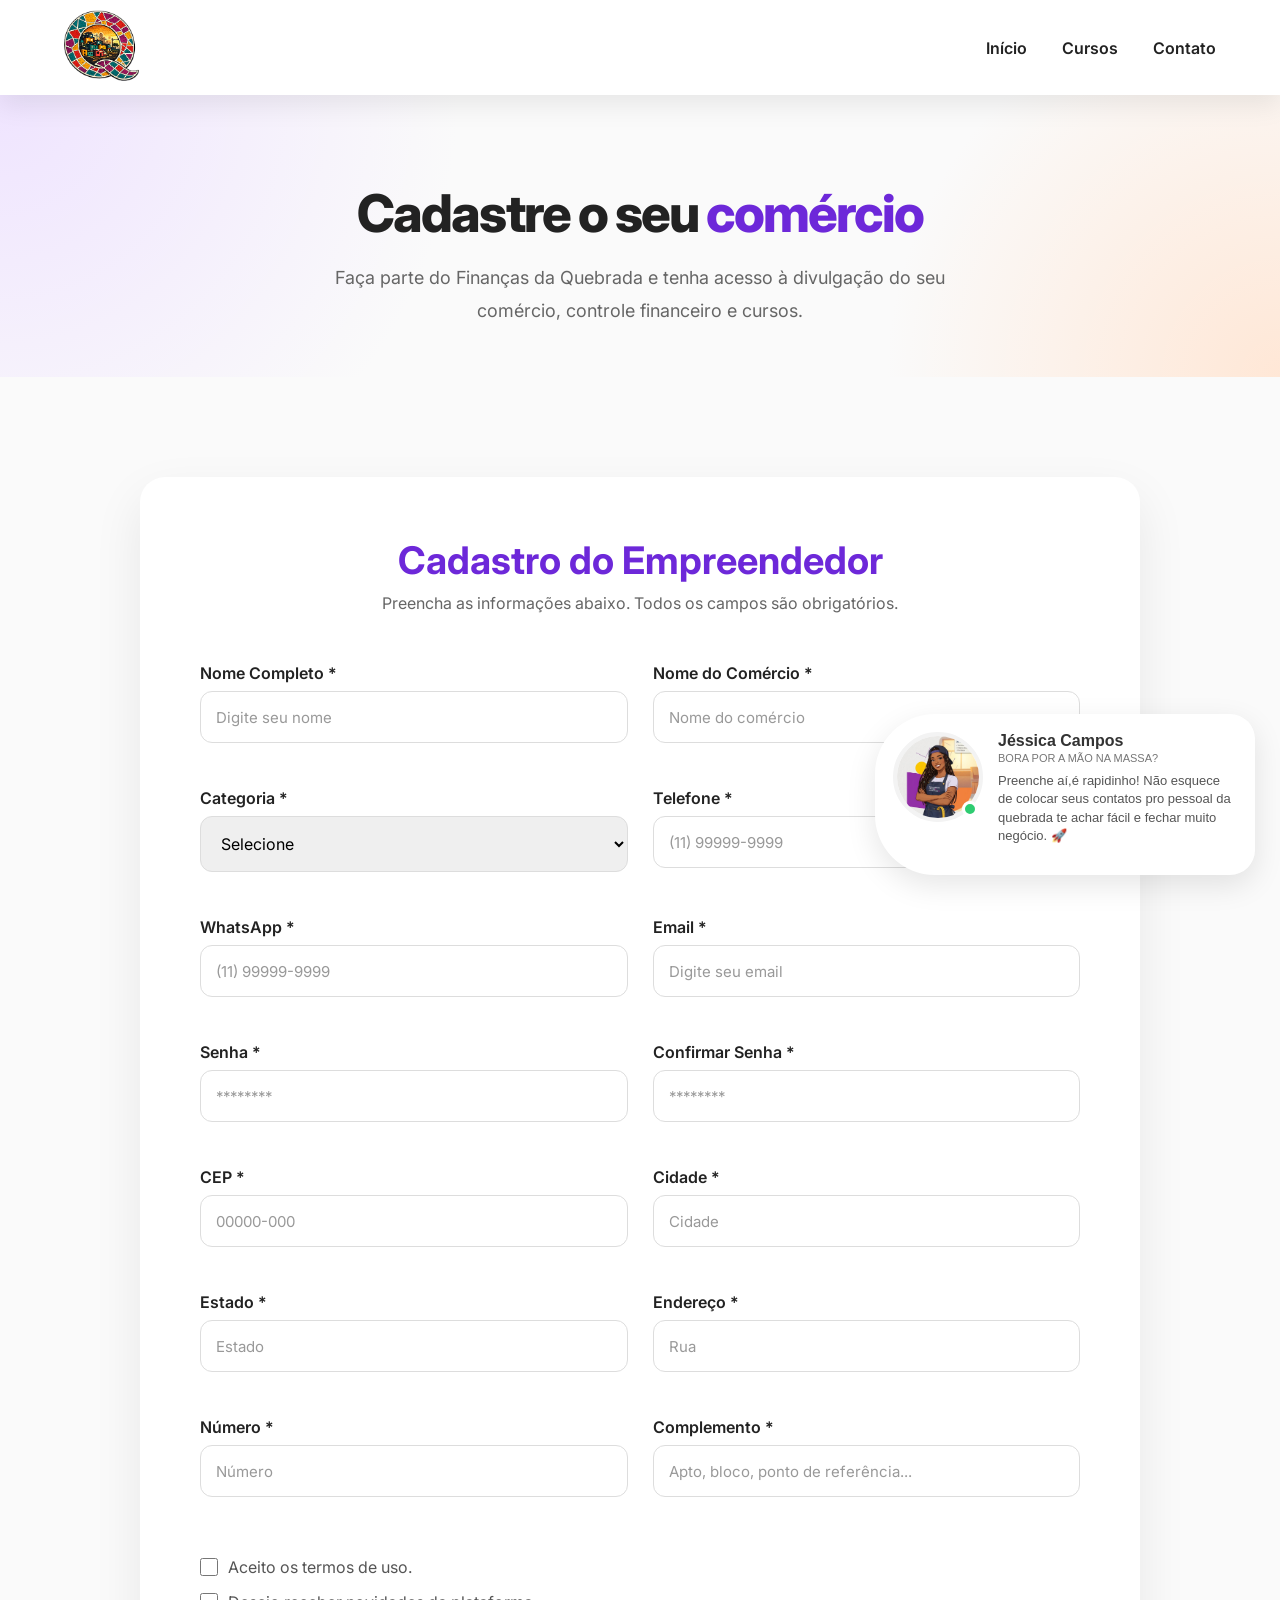
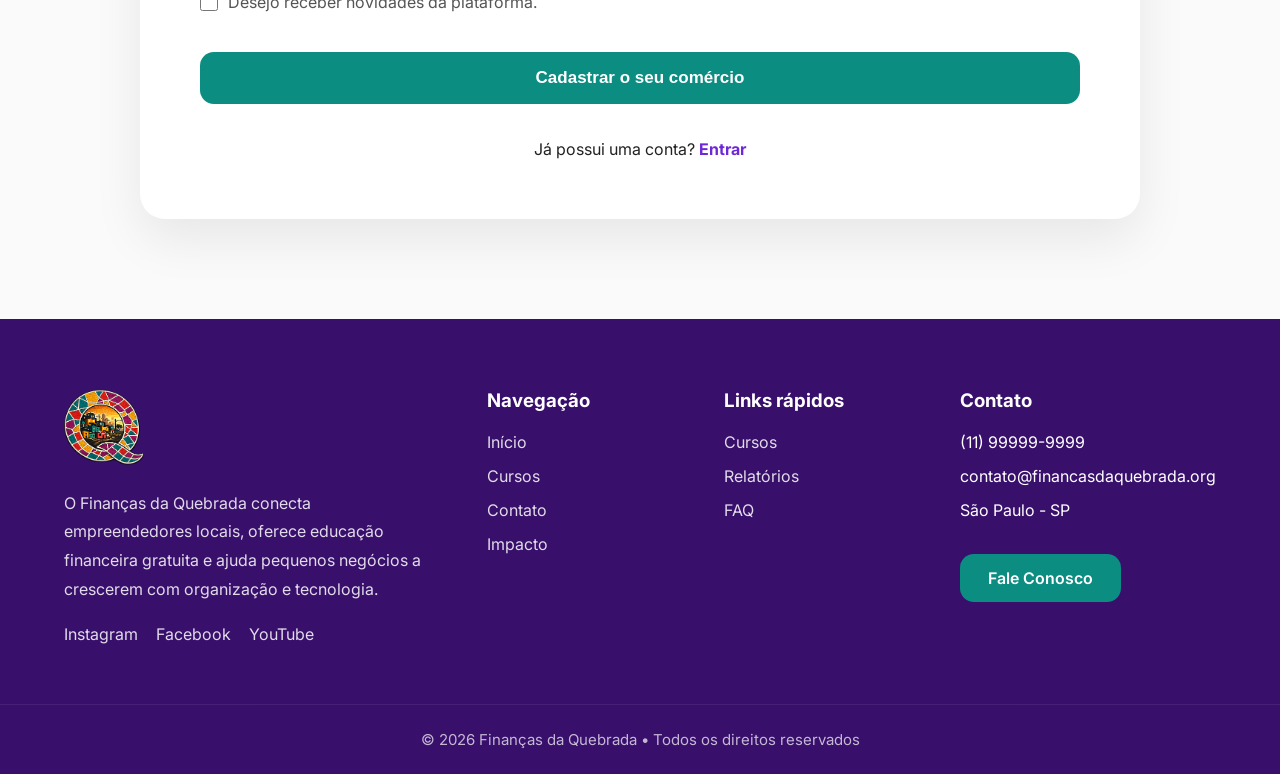
==== commit 9ce14cab: "implementando persona ao site" ====
--- a/cadastro.html
+++ b/cadastro.html
@@ -534,6 +534,37 @@
   });
 </script>
 
+<!-- ==========================================
+         PERSONA/JÉSSICA CAMPOS
+     ========================================== -->
+<div class="assistant-card-container">
+
+    <div class="assistant-card-content">
+    
+    <!-- Foto + Status -->
+
+    <div class="assistant-profile-frame"> 
+
+        <img src="img/jessica-campos.png" alt="Jéssica Campos" class="assistant-image">
+
+           <span class="online-status"></span>
+
+    </div>
+    
+    <!-- Mensagem de Incentivo focada no Cadastro -->
+
+    <div class="assistant-text-content">
+
+         <h3 class="assistant-title">Jéssica Campos</h3>
+
+              <p class="assistant-subtitle">bora por a mão na massa?</p>
+
+                  <p class="assistant-intro">Preenche aí,é rapidinho! Não esquece de colocar seus contatos pro pessoal da quebrada te achar fácil e fechar muito negócio. 🚀</p>
+    </div>
+
+  </div>
+</div>
+
 </body>
 
 </html>
--- a/css/style.css
+++ b/css/style.css
@@ -3119,4 +3119,174 @@
 
 .input-group input:focus::placeholder {
     color: #bbb;
+}
+
+/* ==========================================================================
+         PERSONA/EFEITO 3D E FLUTUAÇÃO
+   ========================================================================== */
+
+/* Efeito de rolagem suave para o botão "Saber Mais" */
+
+html {
+  scroll-behavior: smooth;
+}
+
+/* Base e Perspectiva */
+
+.assistant-card-container {
+  position: fixed;
+  bottom: 25px;
+  right: 25px;
+  z-index: 10000;
+  display: flex;
+  align-items: center;
+  pointer-events: none;
+  perspective: 1000px;
+}
+
+/* Corpo do Card */
+
+.assistant-card-content {
+  pointer-events: auto;
+  display: flex;
+  background-color: #ffffff;
+  padding: 18px;
+  border-radius: 60px 25px 25px 60px;
+  box-shadow: 0 10px 30px rgba(0, 0, 0, 0.1);
+  font-family: sans-serif;
+  max-width: 380px;
+  transform-style: preserve-3d;
+  transition: transform 0.4s cubic-bezier(0.25, 1, 0.5, 1), box-shadow 0.4s ease;
+  animation: floatAnimation 4s ease-in-out infinite;
+}
+
+/* Interação do Card (Hover) */
+
+.assistant-card-content:hover {
+  transform: rotateX(6deg) rotateY(-6deg) translateZ(10px);
+  box-shadow: -10px 20px 40px rgba(0, 0, 0, 0.15);
+}
+
+/* Elementos da Imagem */
+
+.assistant-profile-frame {
+  position: relative;
+  width: 90px;
+  height: 90px;
+  margin-right: 15px;
+  flex-shrink: 0;
+  transform-style: preserve-3d;
+}
+
+.assistant-image {
+  width: 100%;
+  height: 100%;
+  border-radius: 50%;
+  object-fit: cover;
+  border: 4px solid #f3f3f3;
+  transition: transform 0.3s ease;
+}
+
+.assistant-card-content:hover .assistant-image {
+  transform: translateZ(15px) scale(1.05);
+}
+
+
+/* Indicador Online (Pulsante) */
+
+
+.online-status {
+  position: absolute;
+  bottom: 5px;
+  right: 5px;
+  width: 16px;
+  height: 16px;
+  background-color: #2ecc71;
+  border: 3px solid #ffffff;
+  border-radius: 50%;
+}
+
+.online-status::after {
+  content: '';
+  position: absolute;
+  top: -3px;
+  left: -3px;
+  width: 16px;
+  height: 16px;
+  border: 3px solid #2ecc71;
+  border-radius: 50%;
+  animation: pulse 2s infinite;
+  opacity: 0;
+}
+
+/* Textos */
+
+.assistant-text-content {
+  display: flex;
+  flex-direction: column;
+}
+
+.assistant-title {
+  margin: 0;
+  font-size: 16px;
+  color: #333;
+  font-weight: 700;
+}
+
+.assistant-subtitle {
+  margin: 2px 0 8px 0;
+  font-size: 11px;
+  color: #777;
+  text-transform: uppercase;
+}
+
+.assistant-intro {
+  margin: 0 0 12px 0;
+  font-size: 13px;
+  color: #555;
+  line-height: 1.4;
+}
+
+/* Botões */
+
+.assistant-actions {
+  display: flex;
+  gap: 8px;
+}
+
+.action-btn {
+  padding: 8px 14px;
+  font-size: 11px;
+  border-radius: 20px;
+  text-decoration: none;
+  font-weight: bold;
+  transition: transform 0.2s ease, background-color 0.2s;
+}
+
+.action-btn:hover {
+  transform: translateZ(5px) scale(1.03);
+}
+
+.main-btn {
+  background-color: #8e44ad;
+  color: #ffffff;
+}
+
+.secondary-btn {
+  background-color: #f3f3f3;
+  color: #555;
+}
+
+/* Animações (Keyframes) */
+
+
+@keyframes floatAnimation {
+  0% { transform: translateY(0px); }
+  50% { transform: translateY(-8px); }
+  100% { transform: translateY(0px); }
+}
+
+@keyframes pulse {
+  0% { transform: scale(0.6); opacity: 1; }
+  100% { transform: scale(1.4); opacity: 0; }
 }
